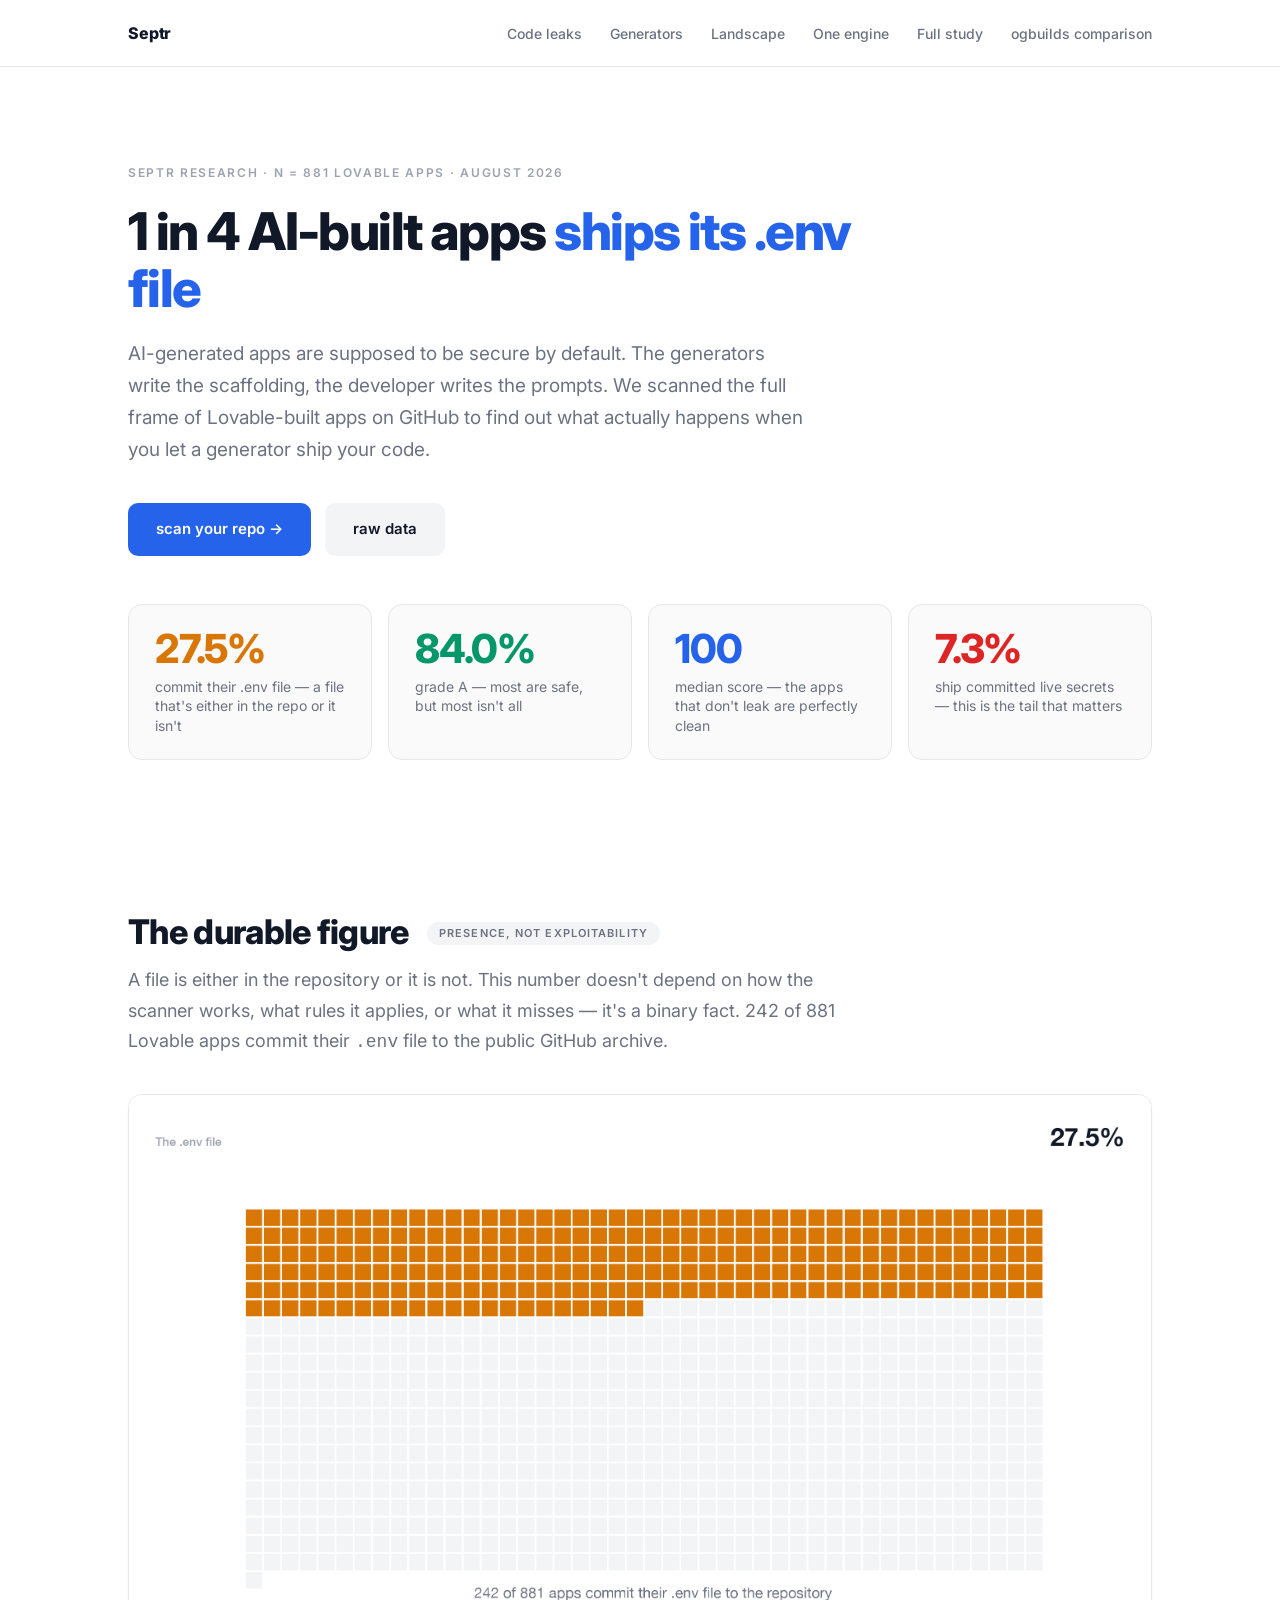
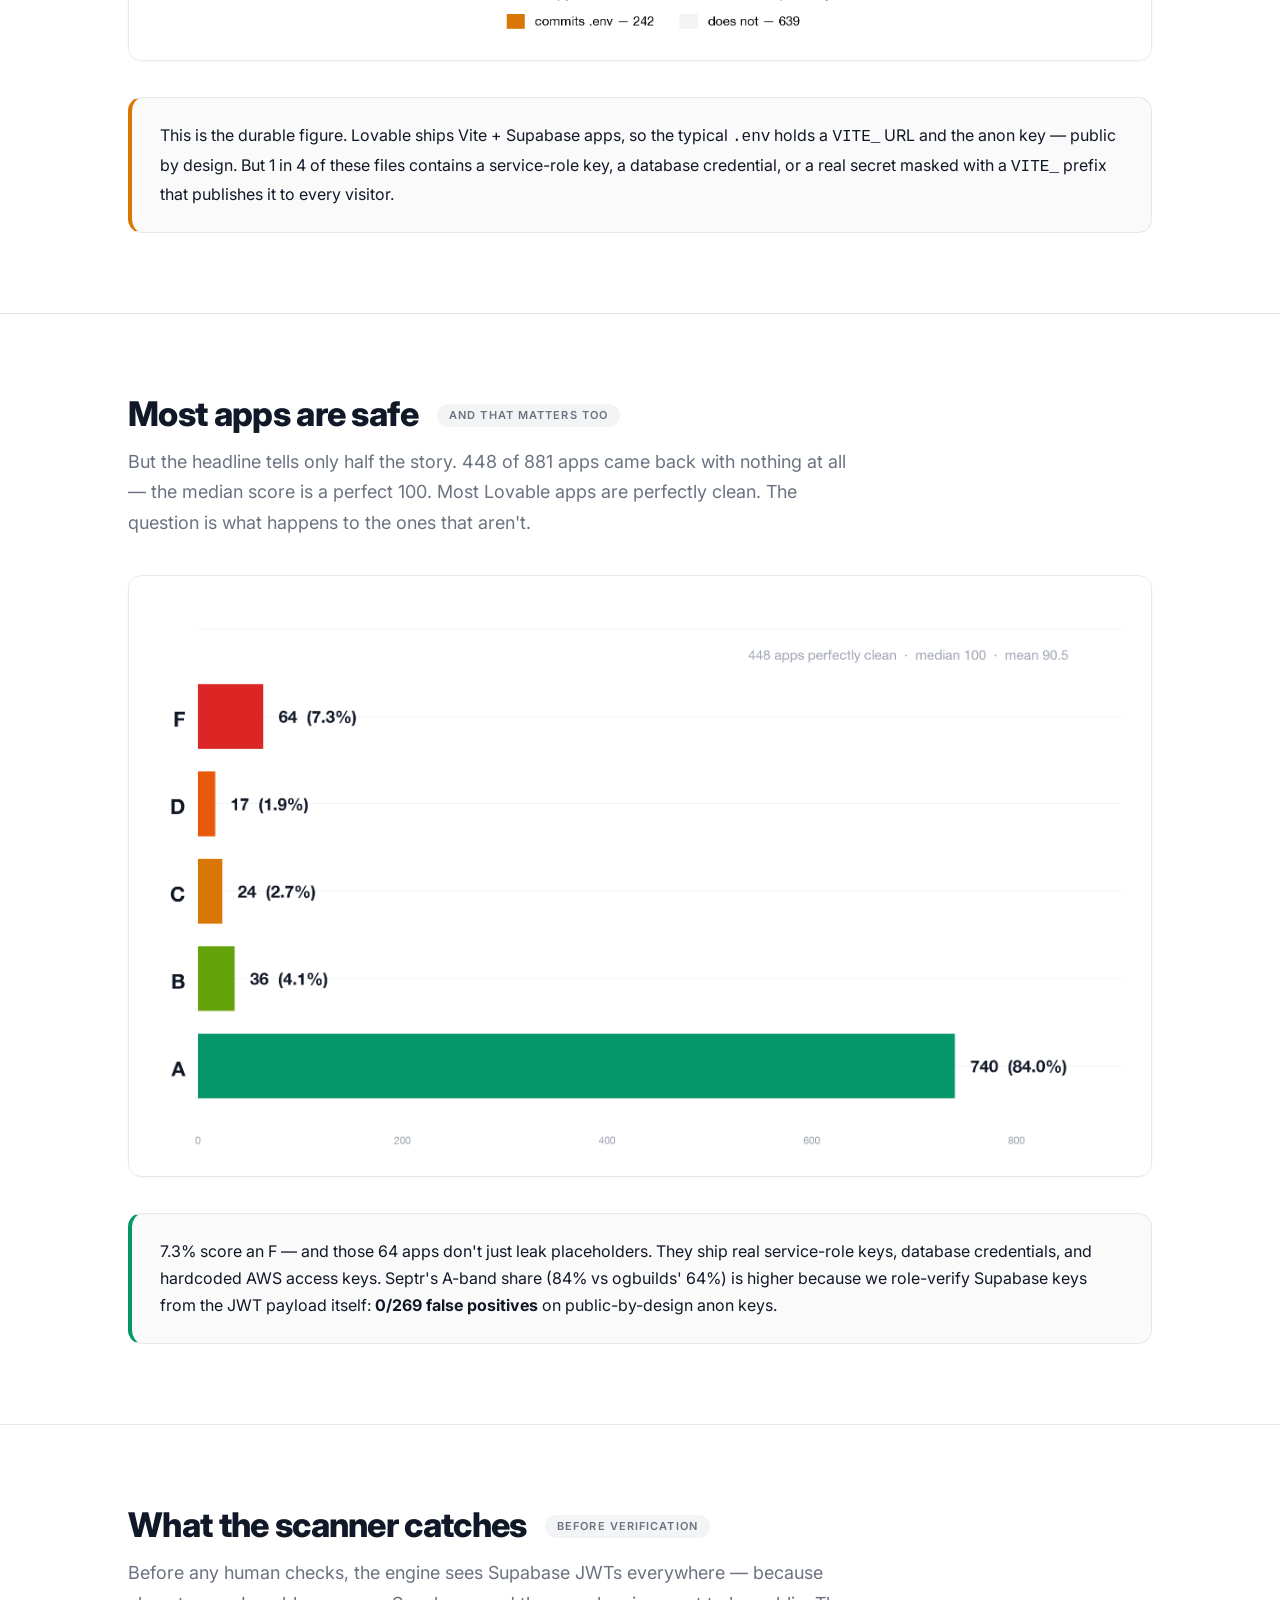
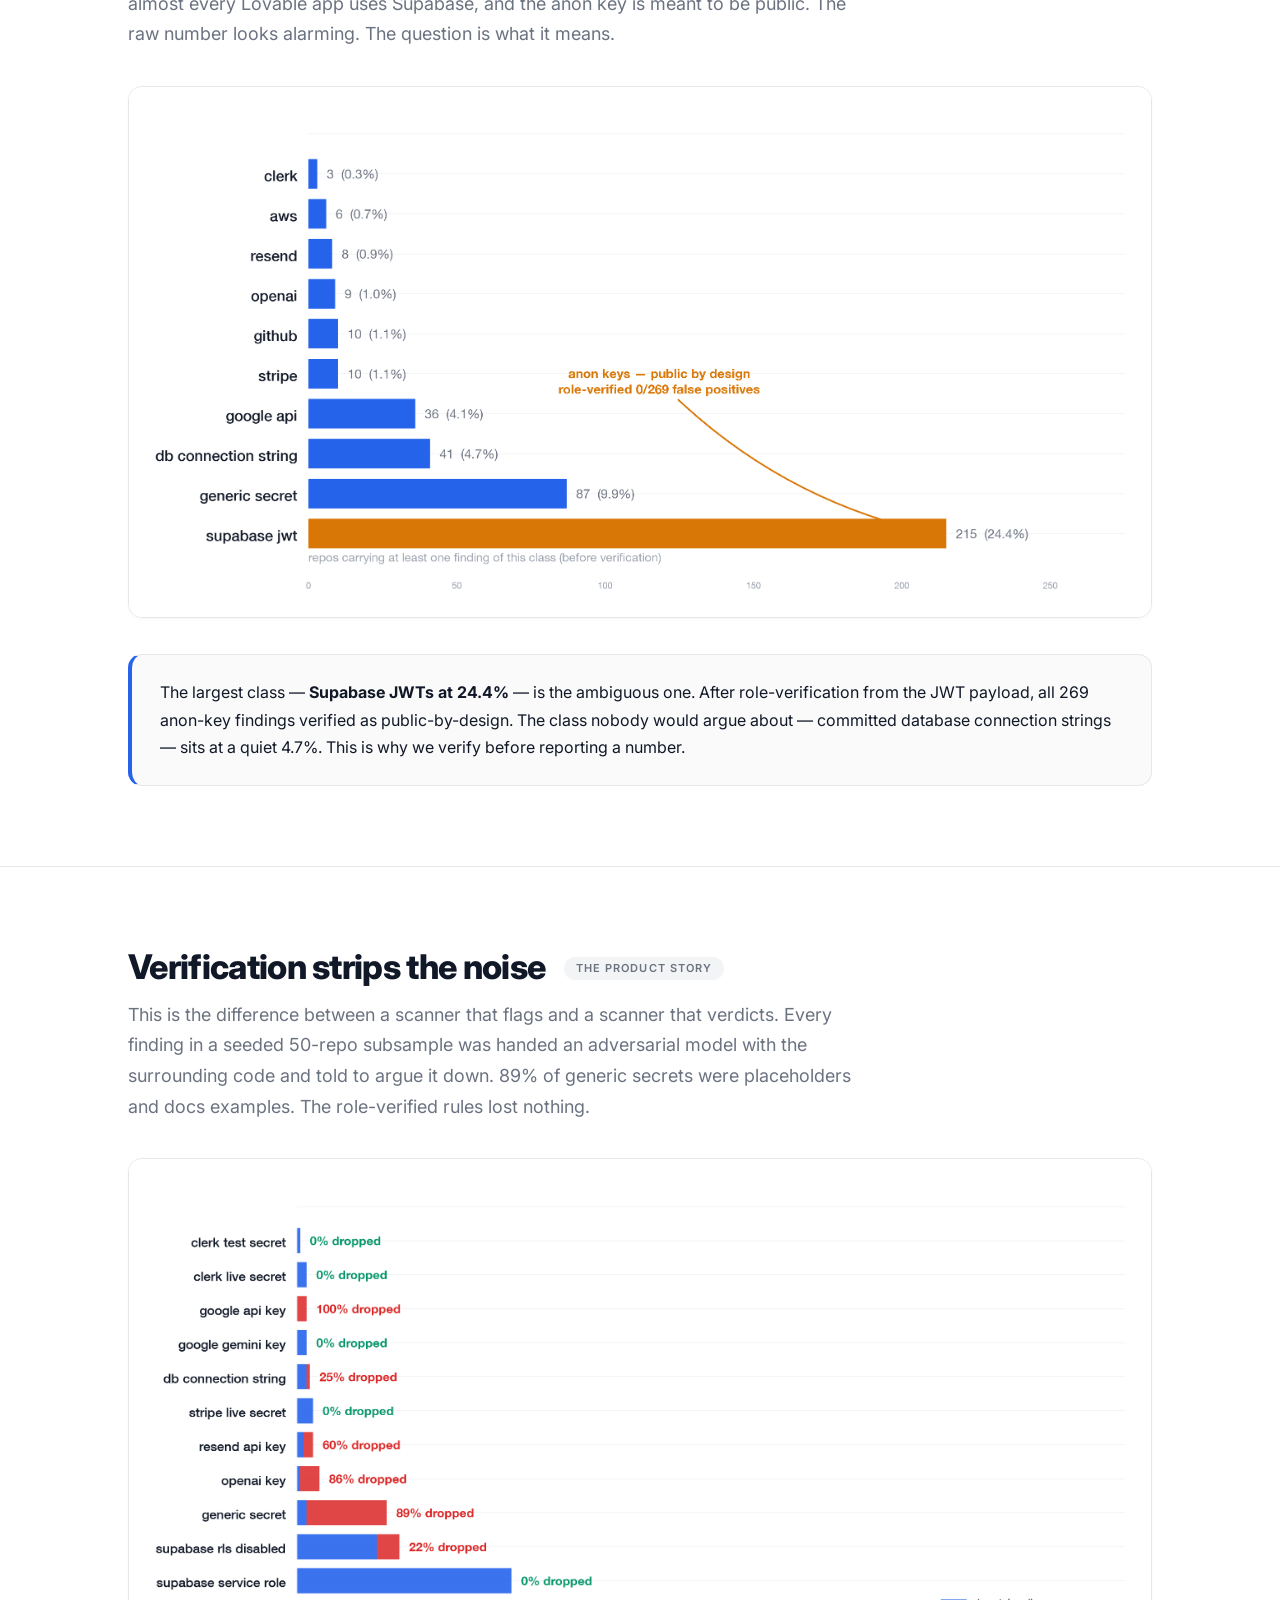
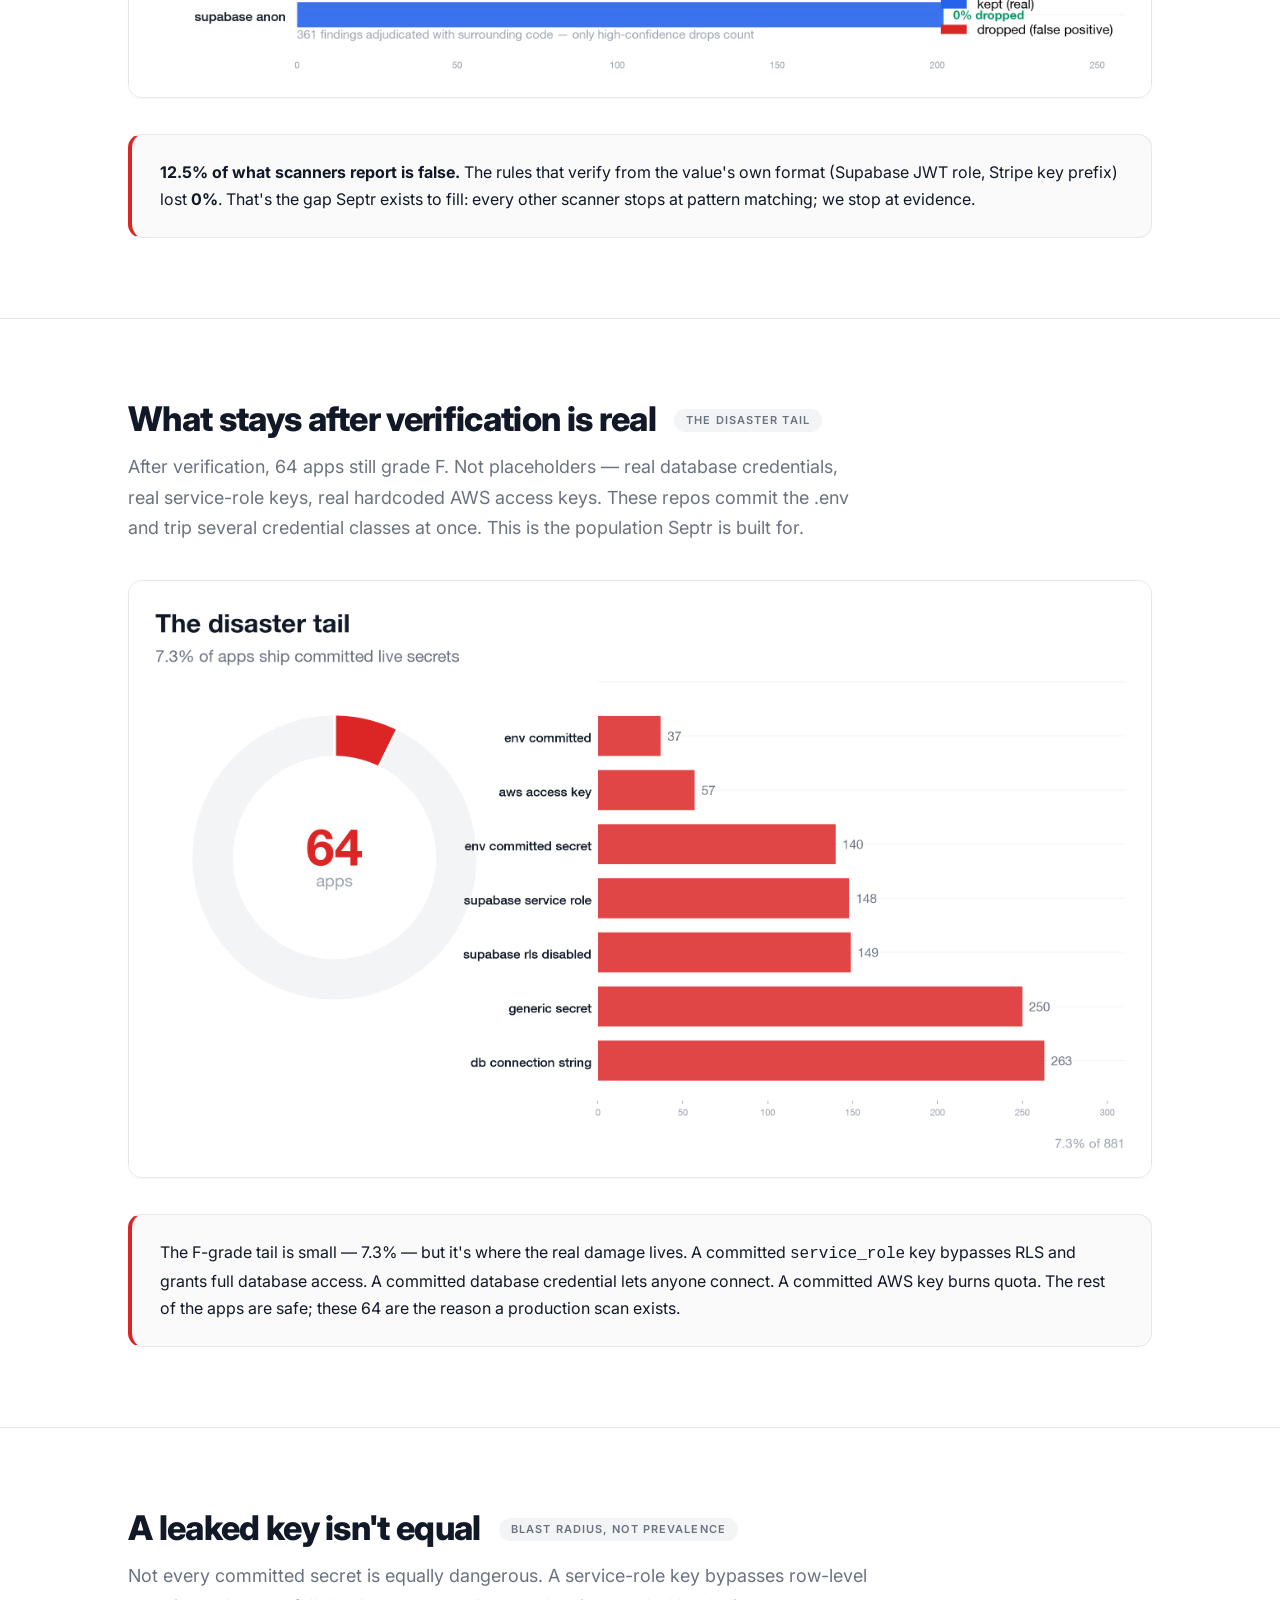
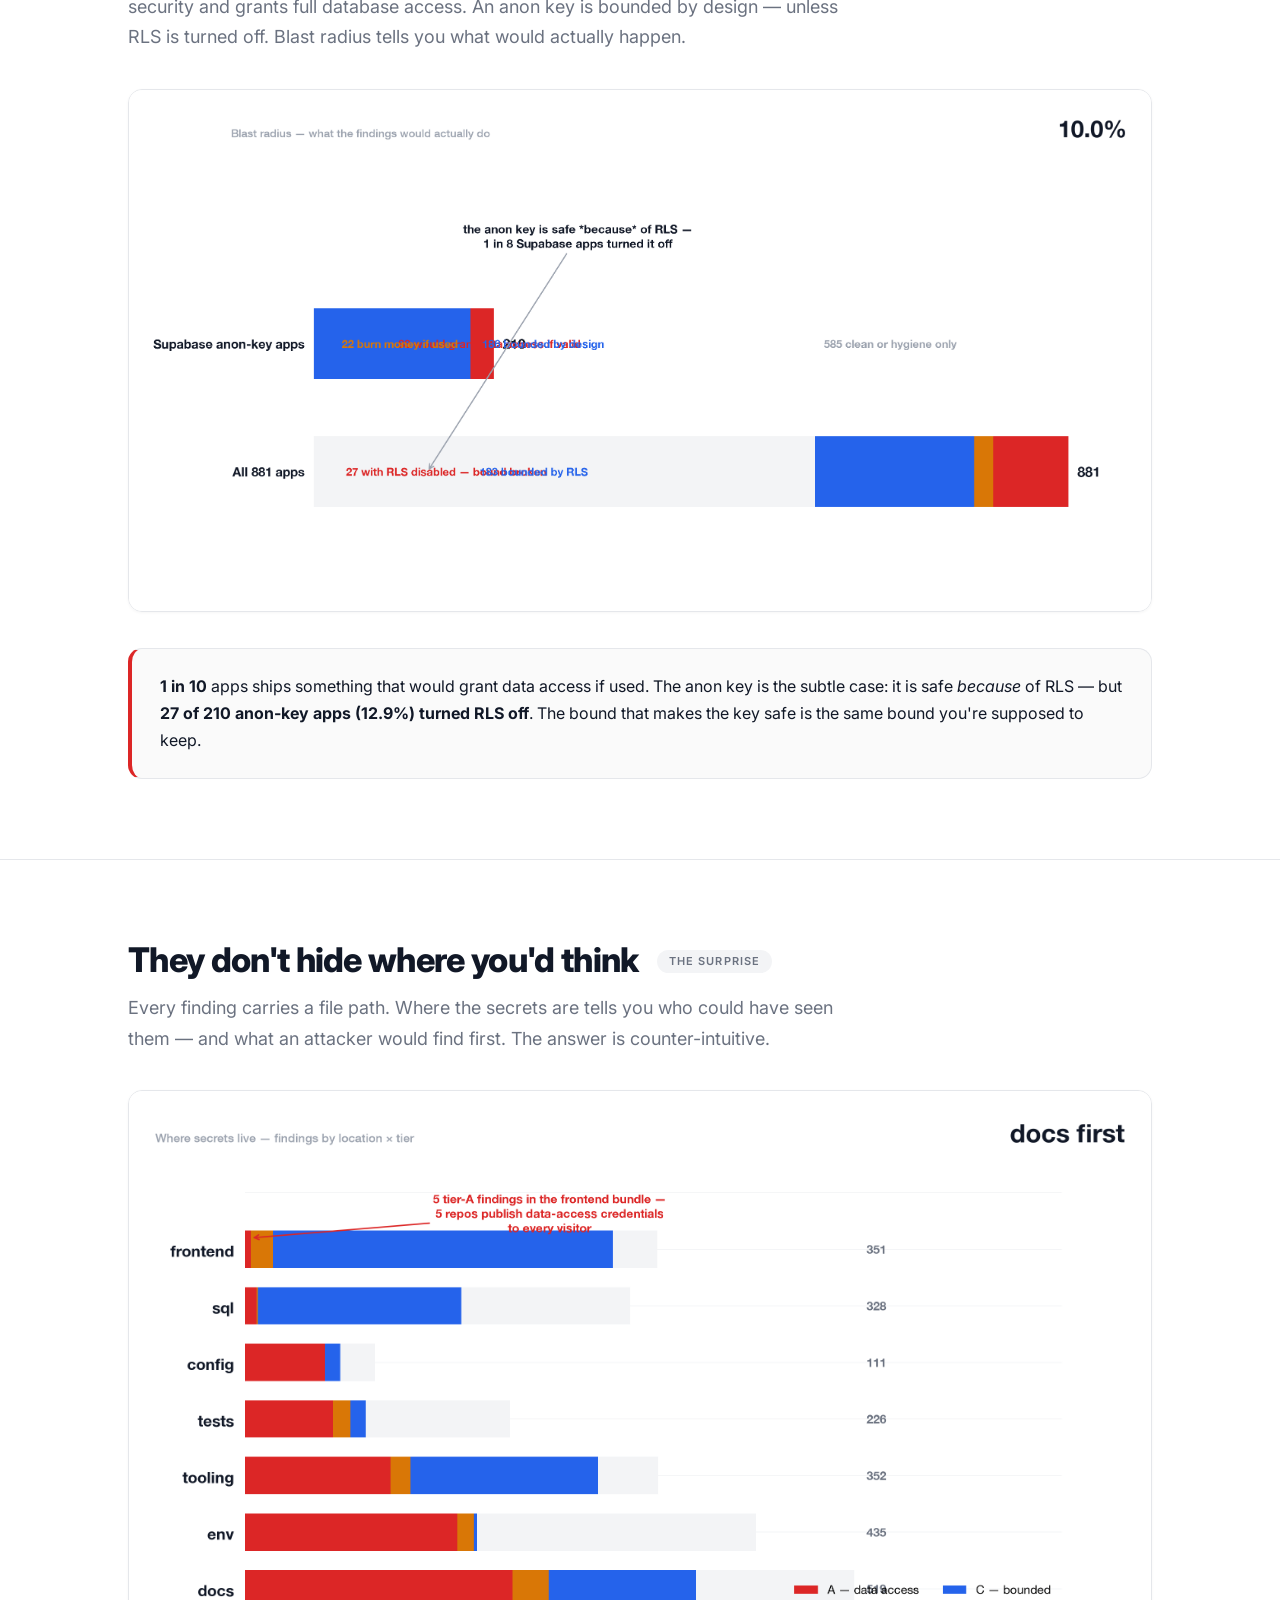
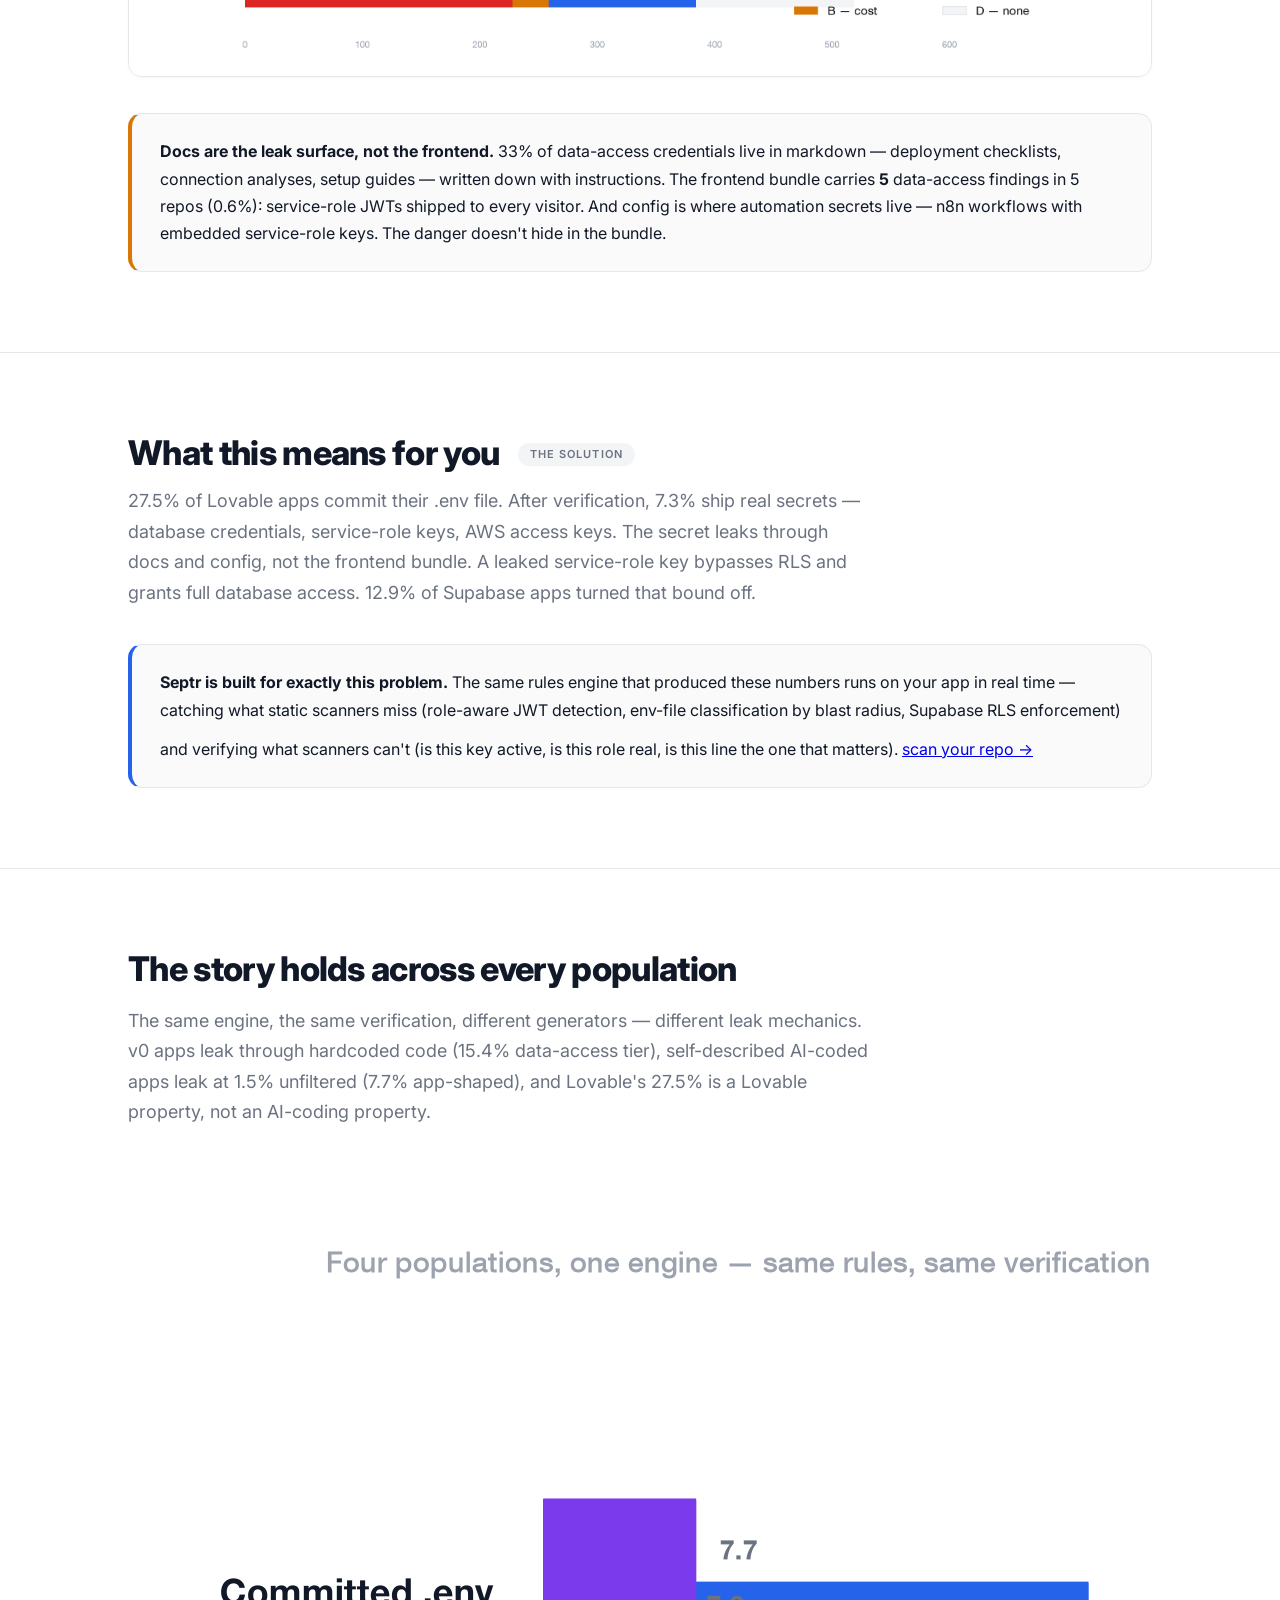
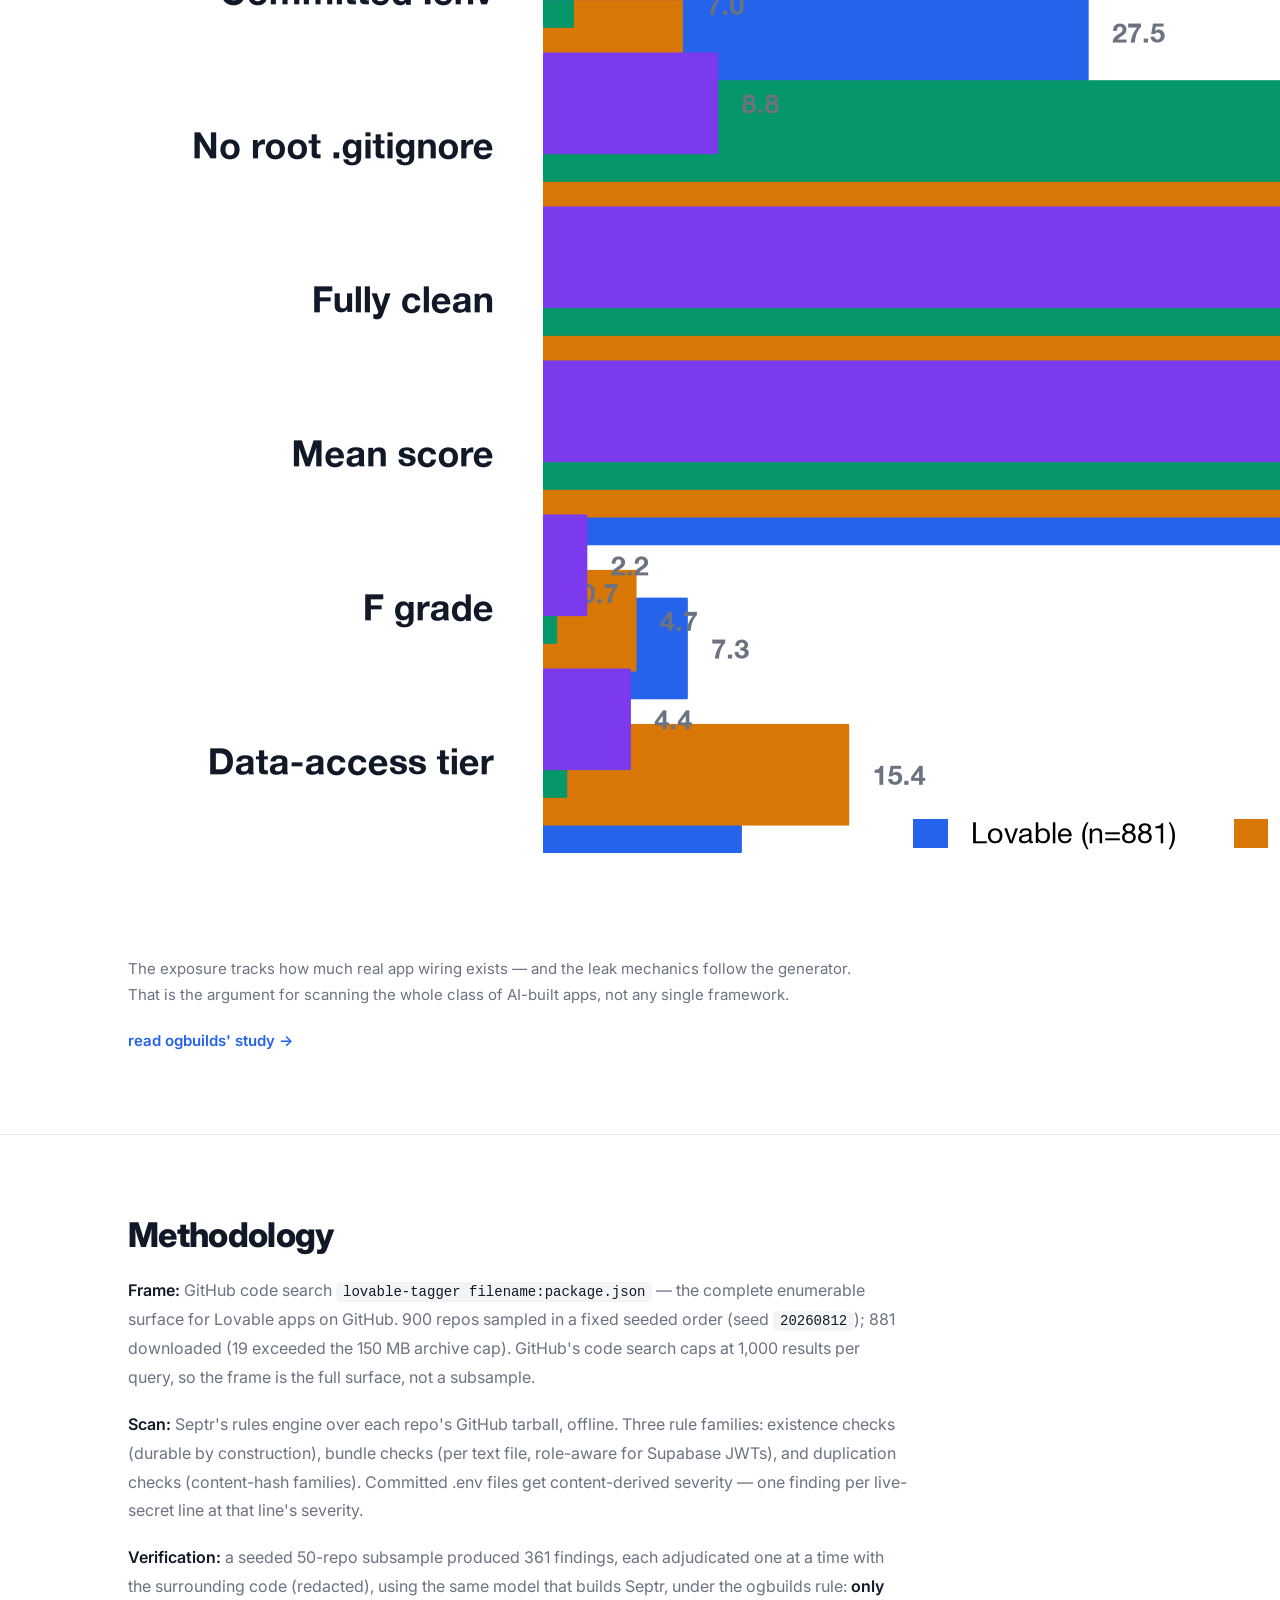
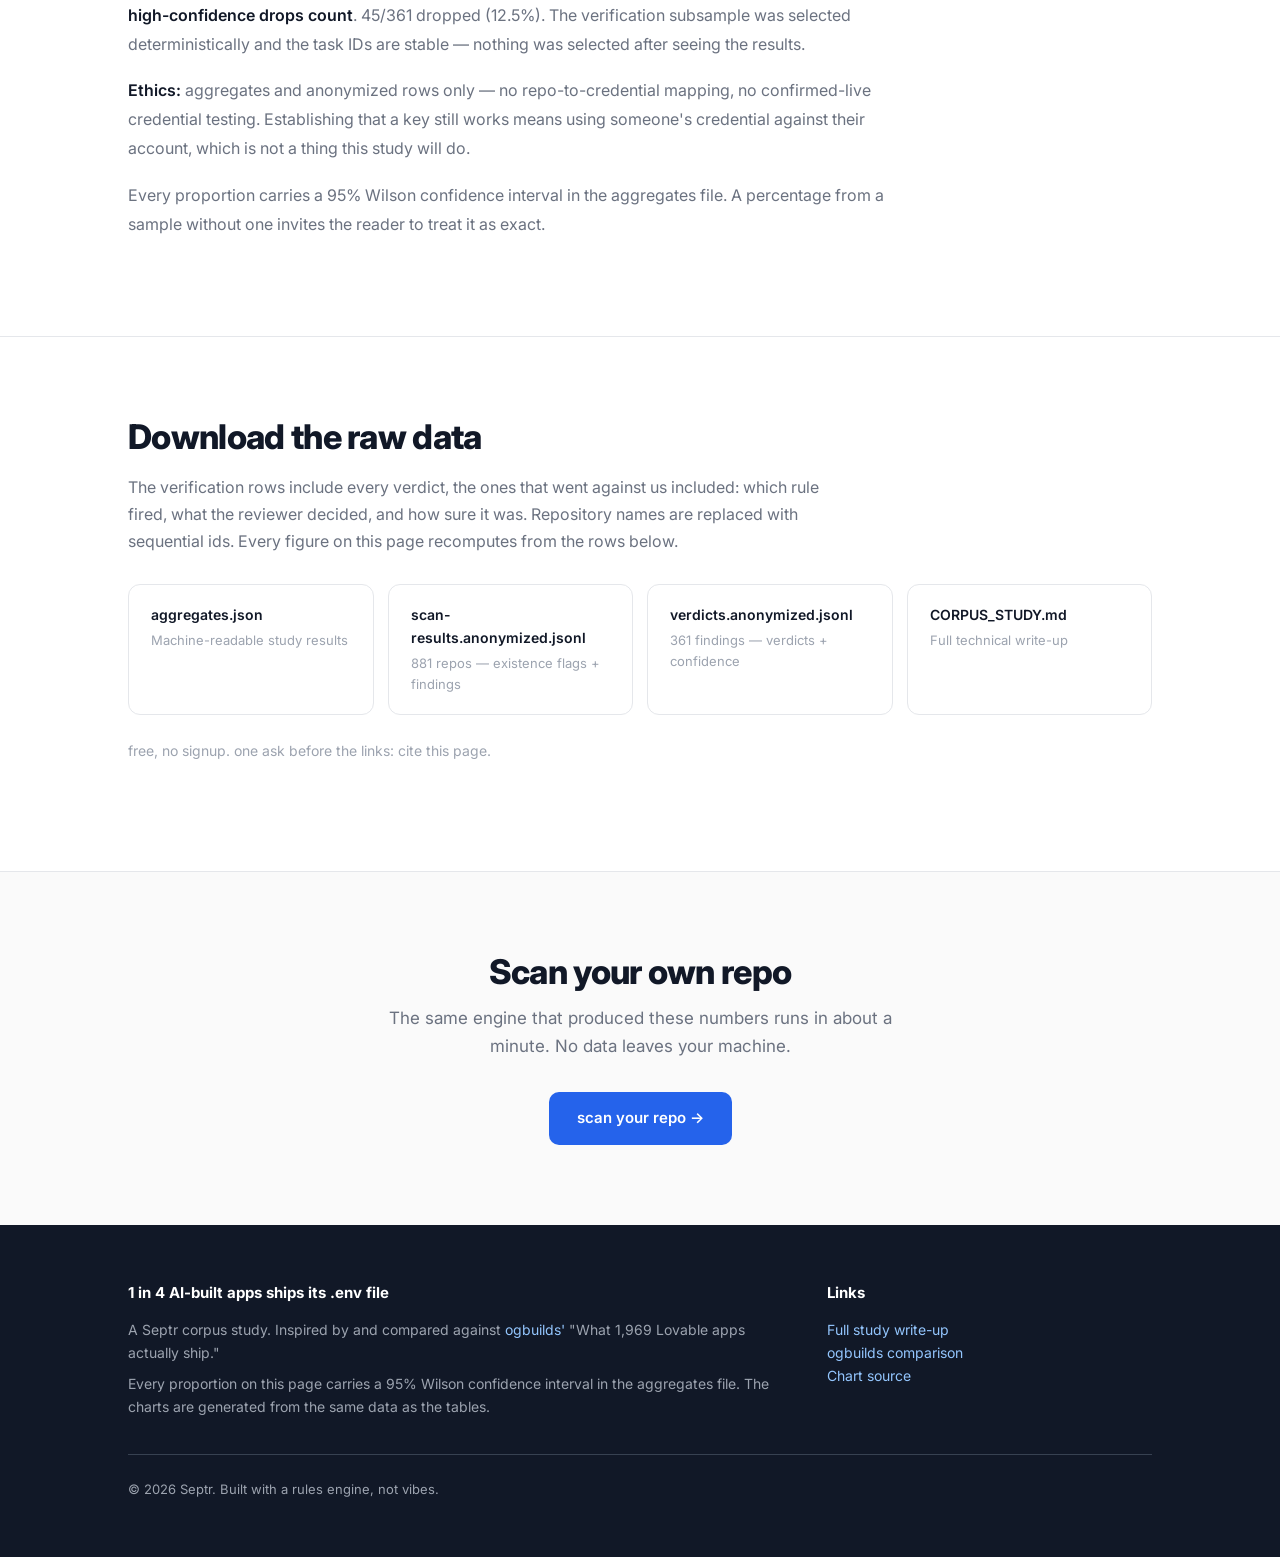
==== report/index.html @ 5b205c9a "Initial release: AI-coded app security research — 2,076 apps scanned, 649 hand-verified findings Cor" ====
<!DOCTYPE html>
<html lang="en">
<head>
<meta charset="utf-8">
<meta name="viewport" content="width=device-width, initial-scale=1">
<title>1 in 4 AI-built apps ships its .env file — Septr corpus study</title>
<link rel="preconnect" href="https://fonts.googleapis.com">
<link rel="preconnect" href="https://fonts.gstatic.com" crossorigin>
<link href="https://fonts.googleapis.com/css2?family=Inter:wght@400;500;600;700;800&display=swap" rel="stylesheet">
<style>
  :root {
    --blue: #2563eb; --amber: #d97706; --green: #059669;
    --red: #dc2626; --gray-50: #fafafa; --gray-100: #f3f4f6;
    --gray-200: #e5e7eb; --gray-400: #9ca3af;
    --gray-500: #6b7280; --gray-900: #111827;
  }
  *, *::before, *::after { box-sizing: border-box; margin: 0; padding: 0; }
  body {
    font-family: 'Inter', -apple-system, BlinkMacSystemFont, "Segoe UI",
                 Helvetica, Arial, sans-serif;
    color: var(--gray-900); background: #fff; line-height: 1.65;
    -webkit-font-smoothing: antialiased; -moz-osx-font-smoothing: grayscale;
  }
  .wrap { max-width: 1080px; margin: 0 auto; padding: 0 28px; }

  /* ── nav ── */
  nav.top { padding: 20px 0; border-bottom: 1px solid var(--gray-200); }
  nav.top .inner {
    display: flex; align-items: center; justify-content: space-between;
  }
  nav.top .brand { font-weight: 800; font-size: 16px; color: var(--gray-900);
                    text-decoration: none; letter-spacing: -.01em; }
  nav.top .links { display: flex; gap: 28px; }
  nav.top .links a {
    font-size: 14px; font-weight: 500; color: var(--gray-500);
    text-decoration: none; transition: color .15s;
  }
  nav.top .links a:hover { color: var(--gray-900); }

  /* ── hero ── */
  header.hero { padding: 96px 0 72px; }
  .kicker {
    text-transform: uppercase; letter-spacing: .14em; font-size: 12px;
    font-weight: 600; color: var(--gray-400); margin-bottom: 20px;
  }
  h1 {
    font-size: 52px; line-height: 1.1; letter-spacing: -.03em;
    font-weight: 800; max-width: 800px;
  }
  h1 .accent { color: var(--blue); }
  .sub {
    font-size: 19px; color: var(--gray-500); margin-top: 20px;
    max-width: 680px; line-height: 1.7;
  }
  .cta-row { display: flex; gap: 14px; margin-top: 36px; align-items: center; }
  .cta {
    display: inline-flex; align-items: center; gap: 8px;
    background: var(--blue); color: #fff; padding: 14px 28px;
    border-radius: 10px; font-size: 15px; font-weight: 600;
    text-decoration: none; transition: background .15s, box-shadow .15s;
  }
  .cta:hover { background: #1d4ed8; box-shadow: 0 4px 12px rgba(37,99,235,.3); }
  .cta.secondary {
    background: var(--gray-100); color: var(--gray-900);
  }
  .cta.secondary:hover { background: var(--gray-200); box-shadow: none; }

  .stats {
    display: grid; grid-template-columns: repeat(auto-fit, minmax(200px, 1fr));
    gap: 16px; margin-top: 48px;
  }
  .stat {
    background: var(--gray-50); border: 1px solid var(--gray-200);
    border-radius: 14px; padding: 24px 26px;
  }
  .stat .num { font-size: 40px; font-weight: 800; letter-spacing: -.03em; line-height: 1; }
  .stat .lbl { font-size: 14px; color: var(--gray-500); margin-top: 8px; line-height: 1.4; }
  .stat.amber .num { color: var(--amber); }
  .stat.green .num { color: var(--green); }
  .stat.red .num { color: var(--red); }
  .stat.blue .num { color: var(--blue); }

  /* ── narrative sections ── */
  section.story { padding: 80px 0; border-top: 1px solid var(--gray-200); }
  section.story:first-of-type { border-top: none; }
  h2 {
    font-size: 34px; letter-spacing: -.02em; font-weight: 800;
    margin-bottom: 12px; line-height: 1.2;
  }
  .badge {
    display: inline-block;
    font-size: 11px; font-weight: 600; text-transform: uppercase;
    letter-spacing: .1em; background: var(--gray-100); color: var(--gray-500);
    border-radius: 999px; padding: 5px 12px; margin-left: 12px;
    vertical-align: middle; position: relative; top: -2px;
  }
  .lead {
    font-size: 18px; color: var(--gray-500); max-width: 740px;
    margin-bottom: 36px; line-height: 1.7;
  }
  .story img.chart {
    width: 100%; height: auto; border-radius: 14px;
    border: 1px solid var(--gray-200); display: block;
    box-shadow: 0 1px 3px rgba(0,0,0,.04);
  }
  .callout {
    margin-top: 36px; background: var(--gray-50); border: 1px solid var(--gray-200);
    border-radius: 14px; padding: 24px 28px; font-size: 16px;
    border-left: 4px solid var(--blue); line-height: 1.7;
  }
  .callout.amber { border-left-color: var(--amber); }
  .callout.red { border-left-color: var(--red); }
  .callout.green { border-left-color: var(--green); }
  .callout strong { font-weight: 700; }

  /* ── methodology section ── */
  section.method { padding: 80px 0; border-top: 1px solid var(--gray-200); }
  section.method h2 { margin-bottom: 20px; }
  section.method p {
    font-size: 16px; color: var(--gray-500); max-width: 780px;
    margin-bottom: 18px; line-height: 1.8;
  }
  section.method p strong { color: var(--gray-900); font-weight: 600; }
  section.method code {
    font-family: 'SF Mono', 'Fira Code', 'Cascadia Code', monospace;
    font-size: 14px; background: var(--gray-100); padding: 2px 7px;
    border-radius: 5px; color: var(--gray-900);
  }

  /* ── download section ── */
  section.download { padding: 80px 0; border-top: 1px solid var(--gray-200); }
  section.download h2 { margin-bottom: 16px; }
  section.download p {
    font-size: 16px; color: var(--gray-500); max-width: 700px;
    margin-bottom: 28px; line-height: 1.7;
  }
  .dl-grid {
    display: grid; grid-template-columns: repeat(auto-fit, minmax(220px, 1fr));
    gap: 14px;
  }
  .dl-card {
    display: block; padding: 18px 22px; border-radius: 12px;
    border: 1px solid var(--gray-200); text-decoration: none;
    transition: border-color .15s, box-shadow .15s;
  }
  .dl-card:hover { border-color: var(--blue); box-shadow: 0 2px 8px rgba(37,99,235,.1); }
  .dl-card .name { font-size: 14px; font-weight: 600; color: var(--gray-900); }
  .dl-card .desc { font-size: 13px; color: var(--gray-400); margin-top: 4px; }

  /* ── comparison section ── */
  section.compare { padding: 80px 0; border-top: 1px solid var(--gray-200); }
  section.compare h2 { margin-bottom: 16px; }
  section.compare p {
    font-size: 18px; color: var(--gray-500); max-width: 740px;
    margin-bottom: 20px; line-height: 1.7;
  }
  section.compare .link {
    display: inline-flex; align-items: center; gap: 6px;
    font-size: 15px; font-weight: 600; color: var(--blue); text-decoration: none;
  }
  section.compare .link:hover { text-decoration: underline; }

  /* ── bottom CTA ── */
  section.cta-section {
    padding: 80px 0; text-align: center;
    background: var(--gray-50); border-top: 1px solid var(--gray-200);
  }
  section.cta-section h2 { margin-bottom: 12px; }
  section.cta-section p {
    font-size: 17px; color: var(--gray-500); margin-bottom: 32px;
    max-width: 560px; margin-left: auto; margin-right: auto;
  }

  /* ── footer ── */
  footer {
    background: var(--gray-900); color: var(--gray-400);
    padding: 56px 0 64px; font-size: 14px;
  }
  footer h3 { color: #fff; font-size: 15px; font-weight: 700; margin-bottom: 12px; }
  footer a { color: #93c5fd; text-decoration: none; }
  footer a:hover { text-decoration: underline; }
  footer .cols { display: grid; grid-template-columns: 2fr 1fr; gap: 48px; }
  footer .copy { margin-top: 36px; padding-top: 24px; border-top: 1px solid #374151;
                 font-size: 13px; }

  @media (max-width: 720px) {
    h1 { font-size: 34px; }
    h2 { font-size: 26px; }
    header.hero { padding: 64px 0 48px; }
    section.story, section.method, section.download, section.compare,
    section.cta-section { padding: 56px 0; }
    .stats { grid-template-columns: 1fr 1fr; }
    footer .cols { grid-template-columns: 1fr; gap: 32px; }
  }
</style>
</head>
<body>

<nav class="top">
  <div class="wrap inner">
    <a class="brand" href="/">Septr</a>
    <div class="links">
      <a href="v0/index.html">Code leaks</a>
      <a href="aicoded/index.html">Generators</a>
      <a href="landscape/index.html">Landscape</a>
      <a href="comparison/index.html">One engine</a>
      <a href="../studies/CORPUS_STUDY.md">Full study</a>
      <a href="https://ogbuilds.ai/studies/lovable-app-security">ogbuilds comparison</a>
    </div>
  </div>
</nav>

<header class="hero">
  <div class="wrap">
    <div class="kicker">Septr research · N = 881 Lovable apps · August 2026</div>
    <h1>1 in 4 AI-built apps <span class="accent">ships its .env file</span></h1>
    <p class="sub">
      AI-generated apps are supposed to be secure by default. The
      generators write the scaffolding, the developer writes the prompts.
      We scanned the full frame of Lovable-built apps on GitHub to find
      out what actually happens when you let a generator ship your code.
    </p>
    <div class="cta-row">
      <a class="cta" href="#">scan your repo →</a>
      <a class="cta secondary" href="#download">raw data</a>
    </div>
    <div class="stats">
      <div class="stat amber">
        <div class="num">27.5%</div>
        <div class="lbl">commit their .env file — a file that's either in the repo or it isn't</div>
      </div>
      <div class="stat green">
        <div class="num">84.0%</div>
        <div class="lbl">grade A — most are safe, but most isn't all</div>
      </div>
      <div class="stat blue">
        <div class="num">100</div>
        <div class="lbl">median score — the apps that don't leak are perfectly clean</div>
      </div>
      <div class="stat red">
        <div class="num">7.3%</div>
        <div class="lbl">ship committed live secrets — this is the tail that matters</div>
      </div>
    </div>
  </div>
</header>

<section class="story">
  <div class="wrap">
    <h2>The durable figure <span class="badge">presence, not exploitability</span></h2>
    <p class="lead">
      A file is either in the repository or it is not. This number
      doesn't depend on how the scanner works, what rules it applies, or
      what it misses — it's a binary fact. 242 of 881 Lovable apps
      commit their <code>.env</code> file to the public GitHub archive.
    </p>
    <img class="chart" src="charts/01-waffle.png"
         alt="Waffle chart: 242 of 881 repos commit a .env file (27.5%)">
    <div class="callout amber">
      This is the durable figure. Lovable ships Vite + Supabase apps, so
      the typical <code>.env</code> holds a <code>VITE_</code> URL and
      the anon key — public by design. But 1 in 4 of these files contains
      a service-role key, a database credential, or a real secret masked
      with a <code>VITE_</code> prefix that publishes it to every visitor.
    </div>
  </div>
</section>

<section class="story">
  <div class="wrap">
    <h2>Most apps are safe <span class="badge">and that matters too</span></h2>
    <p class="lead">
      But the headline tells only half the story. 448 of 881 apps came
      back with nothing at all — the median score is a perfect 100. Most
      Lovable apps are perfectly clean. The question is what happens to the
      ones that aren't.
    </p>
    <img class="chart" src="charts/02-grades.png"
         alt="Security grade distribution: A 740 (84%), B 36, C 24, D 17, F 64 (7.3%)">
    <div class="callout green">
      7.3% score an F — and those 64 apps don't just leak placeholders.
      They ship real service-role keys, database credentials, and hardcoded
      AWS access keys. Septr's A-band share (84% vs ogbuilds' 64%) is
      higher because we role-verify Supabase keys from the JWT payload
      itself: <strong>0/269 false positives</strong> on public-by-design
      anon keys.
    </div>
  </div>
</section>

<section class="story">
  <div class="wrap">
    <h2>What the scanner catches <span class="badge">before verification</span></h2>
    <p class="lead">
      Before any human checks, the engine sees Supabase JWTs
      everywhere — because almost every Lovable app uses Supabase, and the
      anon key is meant to be public. The raw number looks alarming. The
      question is what it means.
    </p>
    <img class="chart" src="charts/03-credentials.png"
         alt="Credential classes by repo: Supabase JWT 215, generic secret 87, DB connection string 41, Google API key 36">
    <div class="callout">
      The largest class — <strong>Supabase JWTs at 24.4%</strong> — is the
      ambiguous one. After role-verification from the JWT payload, all
      269 anon-key findings verified as public-by-design. The class
      nobody would argue about — committed database connection strings —
      sits at a quiet 4.7%. This is why we verify before reporting a number.
    </div>
  </div>
</section>

<section class="story">
  <div class="wrap">
    <h2>Verification strips the noise <span class="badge">the product story</span></h2>
    <p class="lead">
      This is the difference between a scanner that flags and a scanner
      that verdicts. Every finding in a seeded 50-repo subsample was
      handed an adversarial model with the surrounding code and told to
      argue it down. 89% of generic secrets were placeholders and docs
      examples. The role-verified rules lost nothing.
    </p>
    <img class="chart" src="charts/04-verification.png"
         alt="Verification overturn by rule: generic secret 89% dropped, role-verified JWTs 0% dropped">
    <div class="callout red">
      <strong>12.5% of what scanners report is false.</strong> The rules that
      verify from the value's own format (Supabase JWT role, Stripe key
      prefix) lost <strong>0%</strong>. That's the gap Septr exists to fill:
      every other scanner stops at pattern matching; we stop at evidence.
    </div>
  </div>
</section>

<section class="story">
  <div class="wrap">
    <h2>What stays after verification is real <span class="badge">the disaster tail</span></h2>
    <p class="lead">
      After verification, 64 apps still grade F. Not placeholders — real
      database credentials, real service-role keys, real hardcoded AWS
      access keys. These repos commit the .env and trip several credential
      classes at once. This is the population Septr is built for.
    </p>
    <img class="chart" src="charts/05-disaster.png"
         alt="Donut chart: 64 of 881 apps grade F; bar chart of findings inside F-grade repos: DB connection strings, generic secrets, service role, AWS keys">
    <div class="callout red">
      The F-grade tail is small — 7.3% — but it's where the real damage
      lives. A committed <code>service_role</code> key bypasses RLS and
      grants full database access. A committed database credential lets
      anyone connect. A committed AWS key burns quota. The rest of the
      apps are safe; these 64 are the reason a production scan exists.
    </div>
  </div>
</section>

<section class="story">
  <div class="wrap">
    <h2>A leaked key isn't equal <span class="badge">blast radius, not prevalence</span></h2>
    <p class="lead">
      Not every committed secret is equally dangerous. A service-role key
      bypasses row-level security and grants full database access. An anon
      key is bounded by design — unless RLS is turned off. Blast radius
      tells you what would actually happen.
    </p>
    <img class="chart" src="charts/07-blast.png"
         alt="Blast radius: 88 of 881 apps would grant data access if valid; 27 of 210 anon-key apps have RLS disabled">
    <div class="callout red">
      <strong>1 in 10</strong> apps ships something that would grant data
      access if used. The anon key is the subtle case: it is safe
      <em>because</em> of RLS — but <strong>27 of 210 anon-key apps
      (12.9%) turned RLS off</strong>. The bound that makes the key safe
      is the same bound you're supposed to keep.
    </div>
  </div>
</section>

<section class="story">
  <div class="wrap">
    <h2>They don't hide where you'd think <span class="badge">the surprise</span></h2>
    <p class="lead">
      Every finding carries a file path. Where the secrets are tells you
      who could have seen them — and what an attacker would find first.
      The answer is counter-intuitive.
    </p>
    <img class="chart" src="charts/08-locations.png"
         alt="Findings by location and tier: docs 228 tier-A, committed .env 181, tooling 124, frontend 5">
    <div class="callout amber">
      <strong>Docs are the leak surface, not the frontend.</strong> 33% of
      data-access credentials live in markdown — deployment checklists,
      connection analyses, setup guides — written down with instructions.
      The frontend bundle carries <strong>5</strong> data-access findings
      in 5 repos (0.6%): service-role JWTs shipped to every visitor. And
      config is where automation secrets live — n8n workflows with
      embedded service-role keys. The danger doesn't hide in the bundle.
    </div>
  </div>
</section>

<section class="story">
  <div class="wrap">
    <h2>What this means for you <span class="badge">the solution</span></h2>
    <p class="lead">
      27.5% of Lovable apps commit their .env file. After verification,
      7.3% ship real secrets — database credentials, service-role keys,
      AWS access keys. The secret leaks through docs and config, not the
      frontend bundle. A leaked service-role key bypasses RLS and grants
      full database access. 12.9% of Supabase apps turned that bound off.
    </p>
    <div class="callout" style="border-left-color: var(--blue);">
      <strong>Septr is built for exactly this problem.</strong> The
      same rules engine that produced these numbers runs on your app in
      real time — catching what static scanners miss (role-aware JWT
      detection, env-file classification by blast radius, Supabase RLS
      enforcement) and verifying what scanners can't (is this key
      active, is this role real, is this line the one that matters).
      <a class="link" href="#" style="margin-top: 12px; display: inline-flex;">scan your repo →</a>
    </div>
  </div>
</section>

<section class="compare">
  <div class="wrap">
    <h2>The story holds across every population</h2>
    <p>
      The same engine, the same verification, different generators —
      different leak mechanics. v0 apps leak through hardcoded code
      (15.4% data-access tier), self-described AI-coded apps leak at 1.5%
      unfiltered (7.7% app-shaped), and Lovable's 27.5% is a Lovable
      property, not an AI-coding property.
    </p>
    <img class="chart" src="charts/09-comparison.png"
         alt="Grouped bar chart comparing Lovable, v0, AI-coded and AI-coded app-shaped populations on six security metrics">
    <p style="margin-top: 24px; font-size: 15px; color: var(--gray-500);">
      The exposure tracks how much real app wiring exists — and the leak
      mechanics follow the generator. That is the argument for scanning
      the whole class of AI-built apps, not any single framework.
    </p>
    <a class="link" href="https://ogbuilds.ai/studies/lovable-app-security">
      read ogbuilds' study →
    </a>
  </div>
</section>

<section class="method">
  <div class="wrap">
    <h2>Methodology</h2>
    <p>
      <strong>Frame:</strong> GitHub code search
      <code>lovable-tagger filename:package.json</code> — the complete
      enumerable surface for Lovable apps on GitHub. 900 repos sampled in a
      fixed seeded order (seed <code>20260812</code>); 881 downloaded (19
      exceeded the 150&nbsp;MB archive cap). GitHub's code search caps at
      1,000 results per query, so the frame is the full surface, not a
      subsample.
    </p>
    <p>
      <strong>Scan:</strong> Septr's rules engine over each repo's GitHub
      tarball, offline. Three rule families: existence checks (durable by
      construction), bundle checks (per text file, role-aware for
      Supabase JWTs), and duplication checks (content-hash families).
      Committed .env files get content-derived severity — one finding per
      live-secret line at that line's severity.
    </p>
    <p>
      <strong>Verification:</strong> a seeded 50-repo subsample produced
      361 findings, each adjudicated one at a time with the surrounding
      code (redacted), using the same model that builds Septr, under the
      ogbuilds rule: <strong>only high-confidence drops count</strong>.
      45/361 dropped (12.5%). The verification subsample was selected
      deterministically and the task IDs are stable — nothing was selected
      after seeing the results.
    </p>
    <p>
      <strong>Ethics:</strong> aggregates and anonymized rows only — no
      repo-to-credential mapping, no confirmed-live credential testing.
      Establishing that a key still works means using someone's credential
      against their account, which is not a thing this study will do.
    </p>
    <p>
      Every proportion carries a 95% Wilson confidence interval in the
      aggregates file. A percentage from a sample without one invites the
      reader to treat it as exact.
    </p>
  </div>
</section>

<section class="download" id="download">
  <div class="wrap">
    <h2>Download the raw data</h2>
    <p>
      The verification rows include every verdict, the ones that went
      against us included: which rule fired, what the reviewer decided,
      and how sure it was. Repository names are replaced with sequential
      ids. Every figure on this page recomputes from the rows below.
    </p>
    <div class="dl-grid">
      <a class="dl-card" href="../data/corpus/aggregates.json">
        <div class="name">aggregates.json</div>
        <div class="desc">Machine-readable study results</div>
      </a>
      <a class="dl-card" href="../data/corpus/scan-results.anonymized.jsonl">
        <div class="name">scan-results.anonymized.jsonl</div>
        <div class="desc">881 repos — existence flags + findings</div>
      </a>
      <a class="dl-card" href="../data/corpus/verdicts.anonymized.jsonl">
        <div class="name">verdicts.anonymized.jsonl</div>
        <div class="desc">361 findings — verdicts + confidence</div>
      </a>
      <a class="dl-card" href="../studies/CORPUS_STUDY.md">
        <div class="name">CORPUS_STUDY.md</div>
        <div class="desc">Full technical write-up</div>
      </a>
    </div>
    <p style="margin-top: 24px; font-size: 14px; color: var(--gray-400);">
      free, no signup. one ask before the links: cite this page.
    </p>
  </div>
</section>

<section class="cta-section">
  <div class="wrap">
    <h2>Scan your own repo</h2>
    <p>
      The same engine that produced these numbers runs in about a minute.
      No data leaves your machine.
    </p>
    <a class="cta" href="#">scan your repo →</a>
  </div>
</section>

<footer>
  <div class="wrap">
    <div class="cols">
      <div>
        <h3>1 in 4 AI-built apps ships its .env file</h3>
        <p style="margin-bottom: 8px;">
          A Septr corpus study. Inspired by and compared against
          <a href="https://ogbuilds.ai/studies/lovable-app-security">ogbuilds'</a>
          "What 1,969 Lovable apps actually ship."
        </p>
        <p>
          Every proportion on this page carries a 95% Wilson confidence
          interval in the aggregates file. The charts are generated from
          the same data as the tables.
        </p>
      </div>
      <div>
        <h3>Links</h3>
        <p><a href="../studies/CORPUS_STUDY.md">Full study write-up</a></p>
        <p><a href="https://ogbuilds.ai/studies/lovable-app-security">ogbuilds comparison</a></p>
        <p><a href="../pipeline/generate_report.py">Chart source</a></p>
      </div>
    </div>
    <div class="copy">
      © 2026 Septr. Built with a rules engine, not vibes.
    </div>
  </div>
</footer>

</body>
</html>
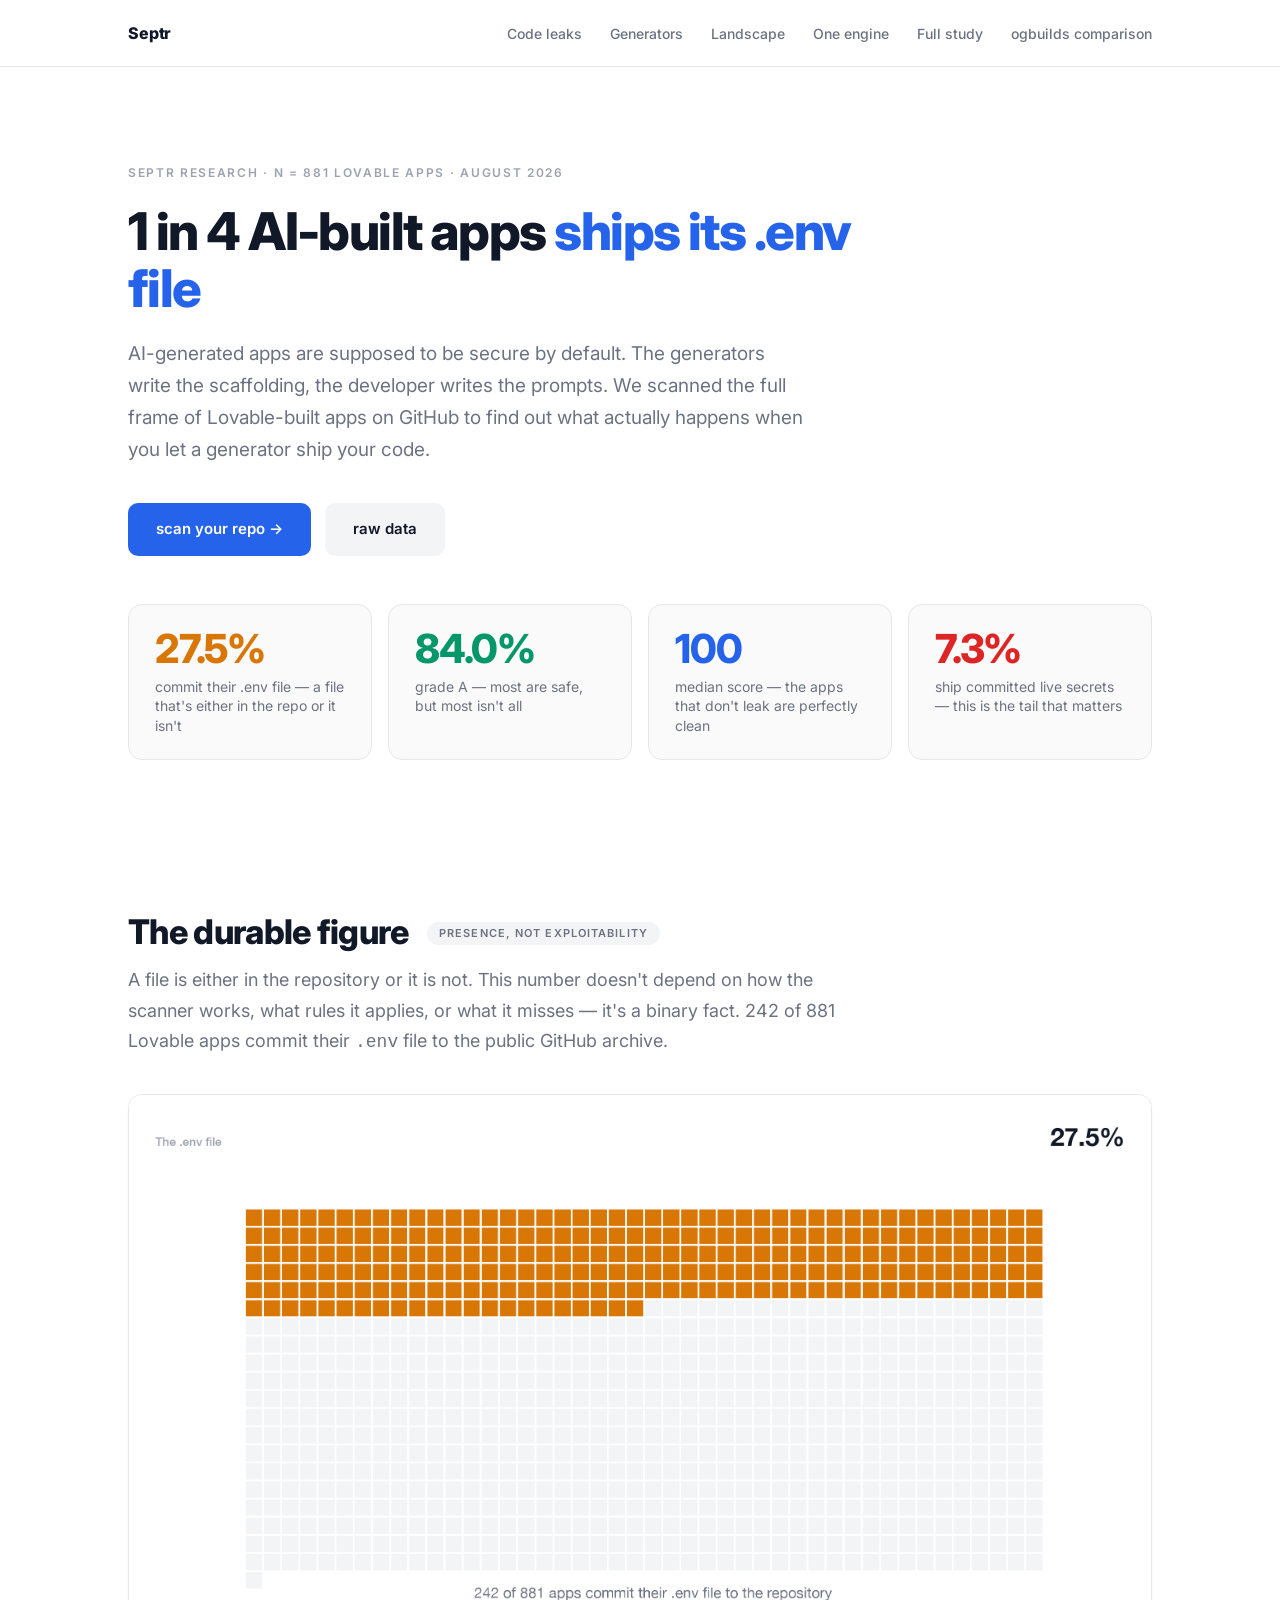
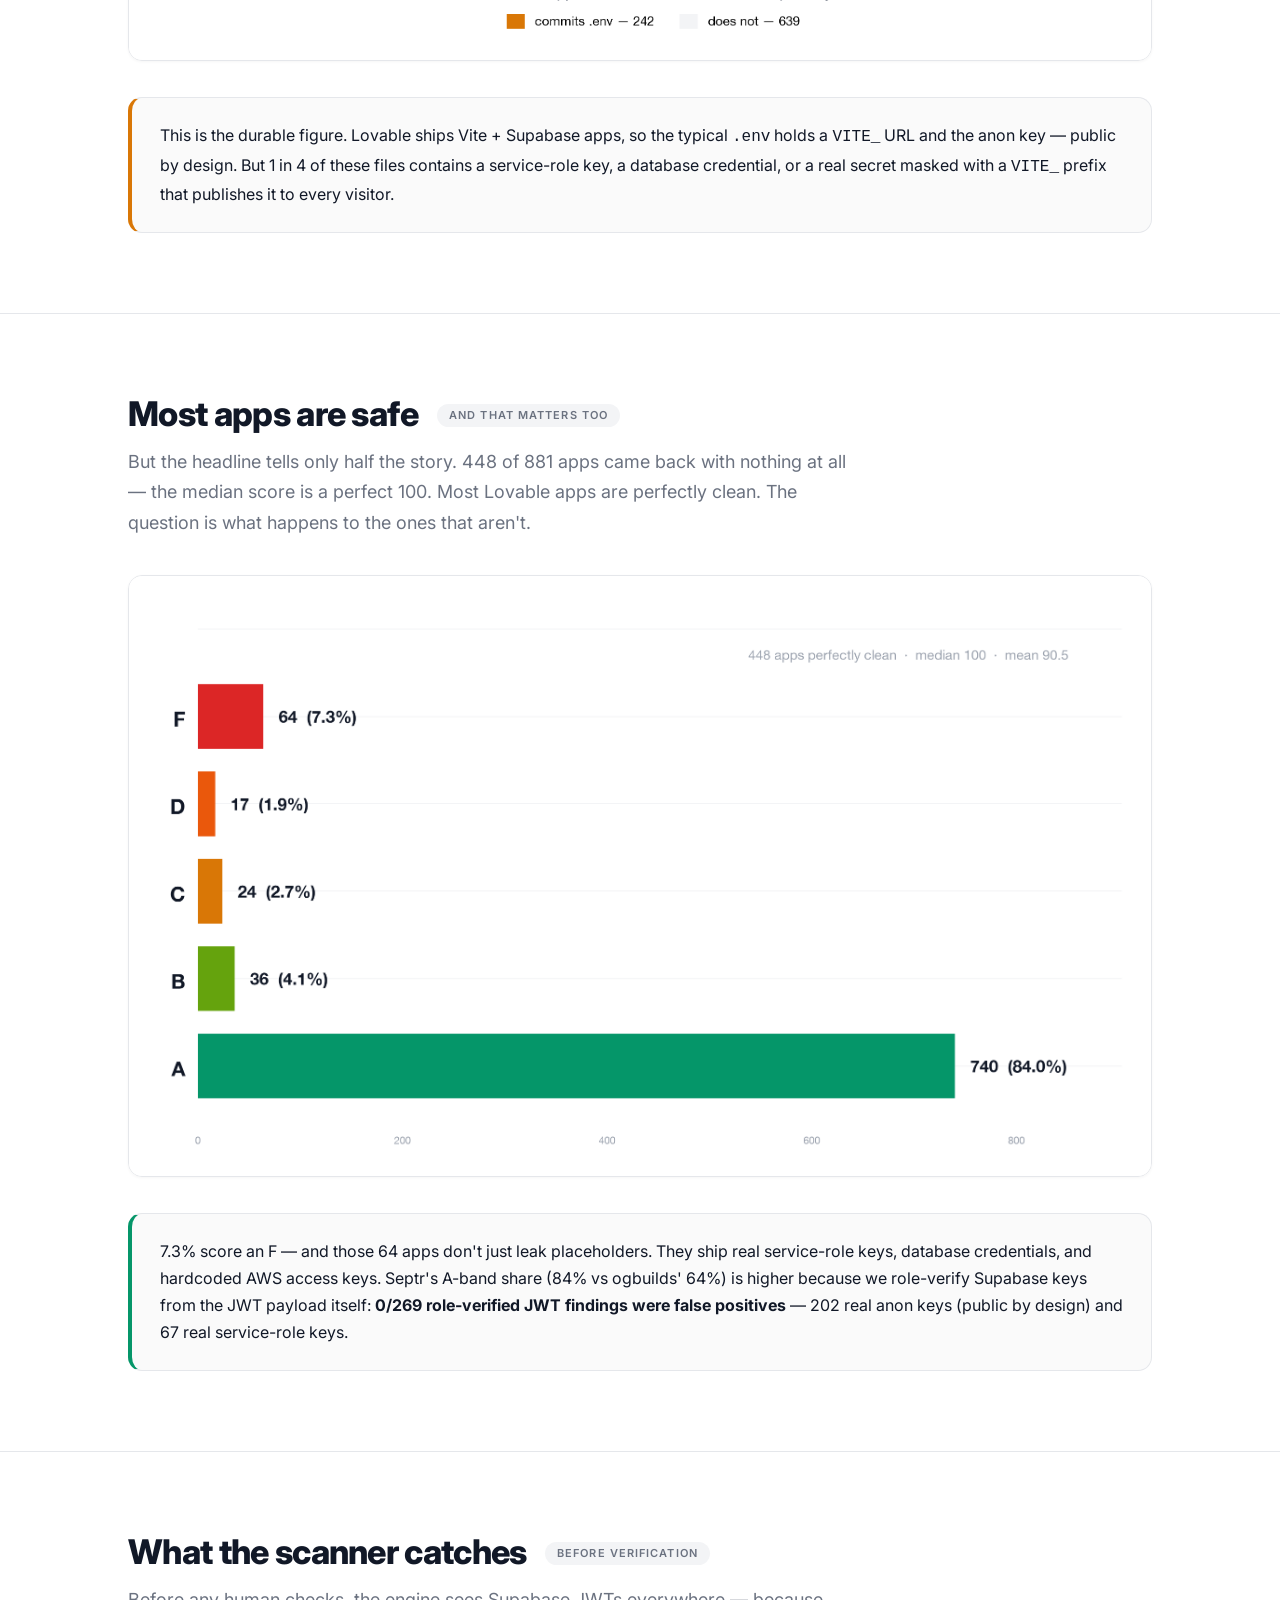
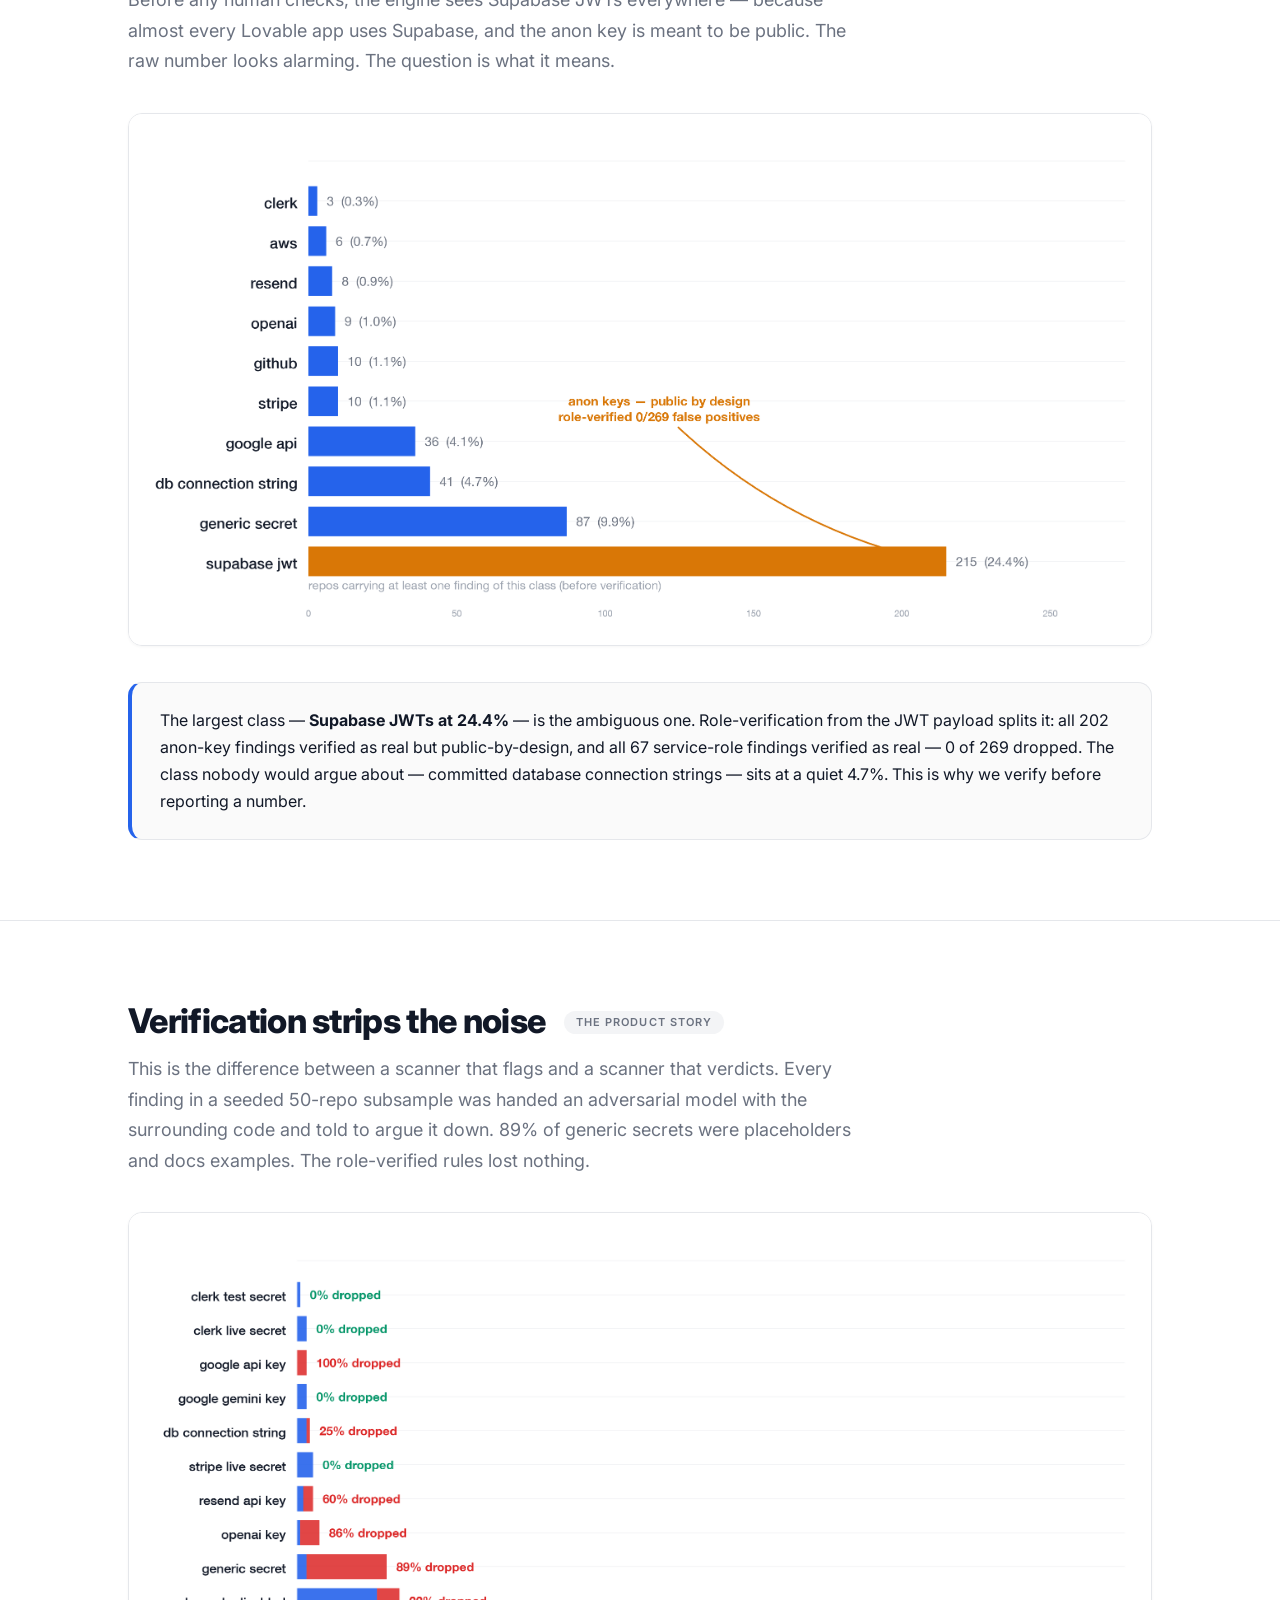
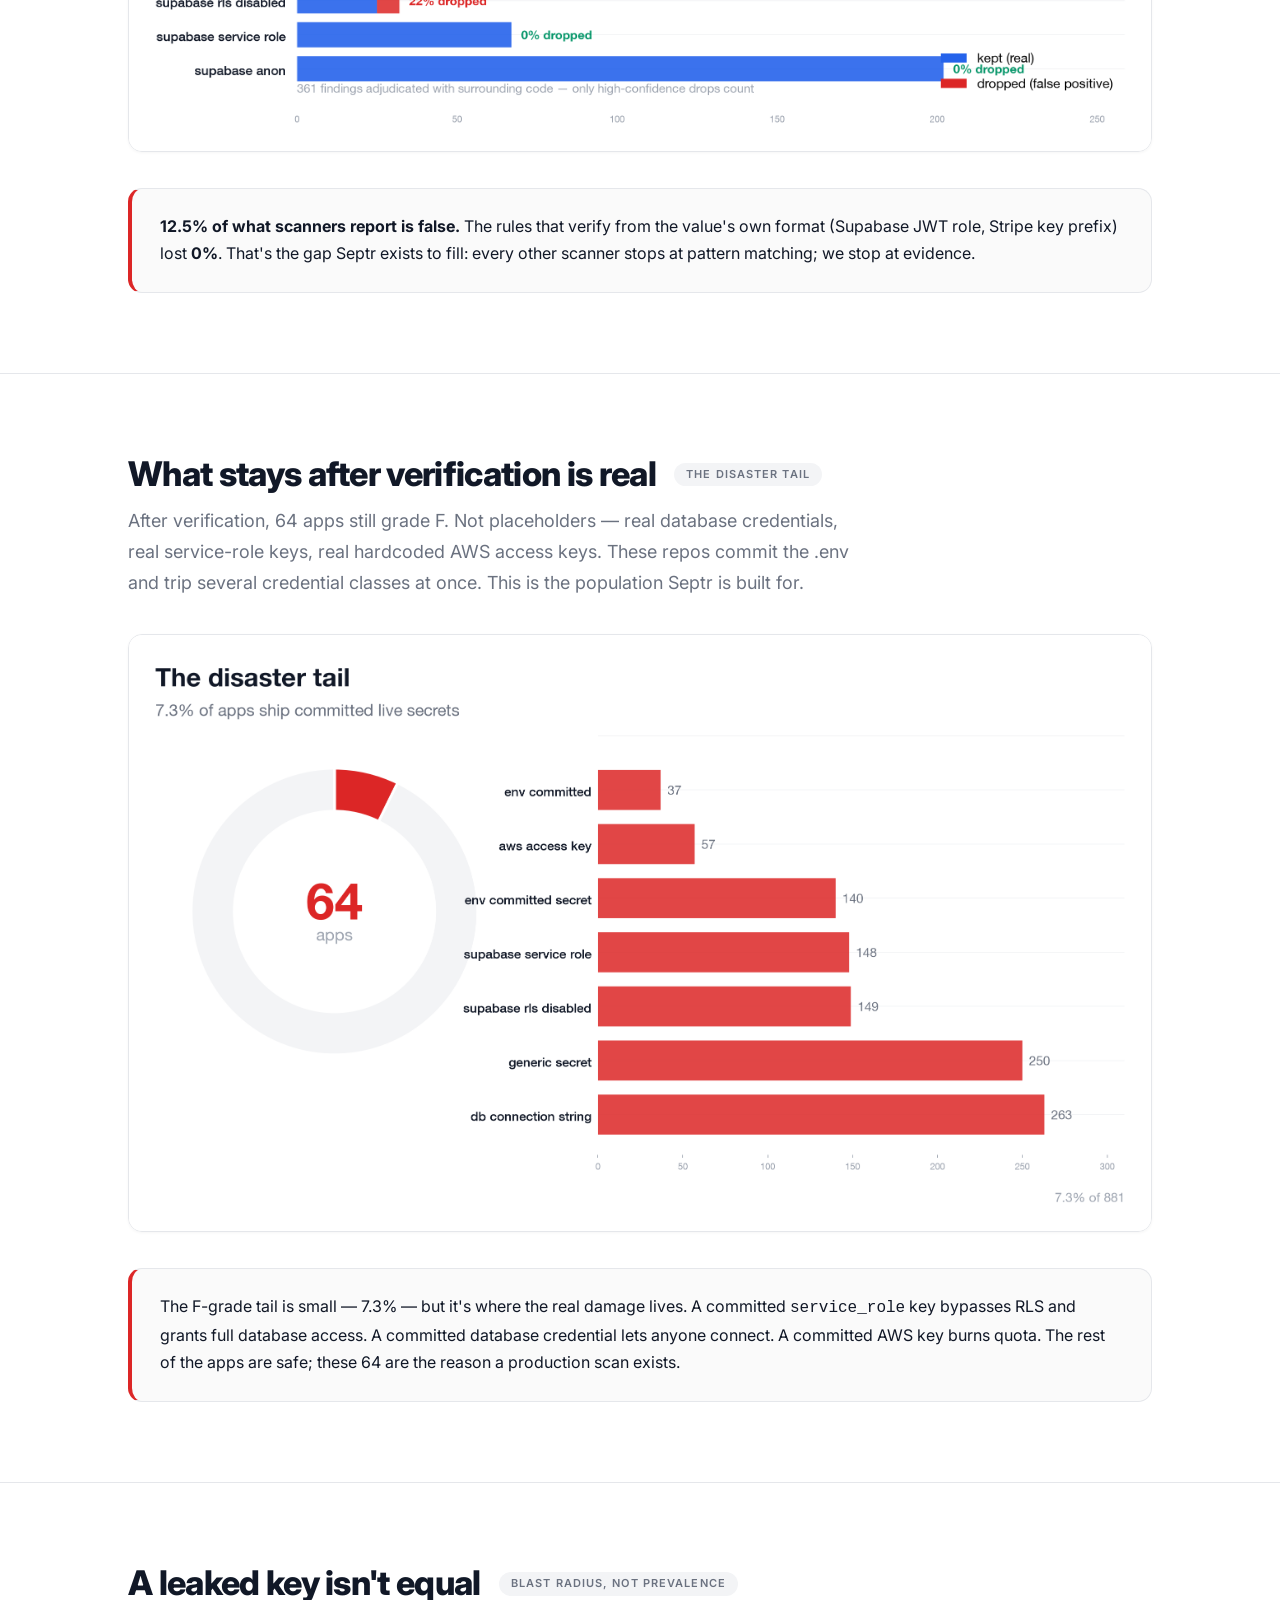
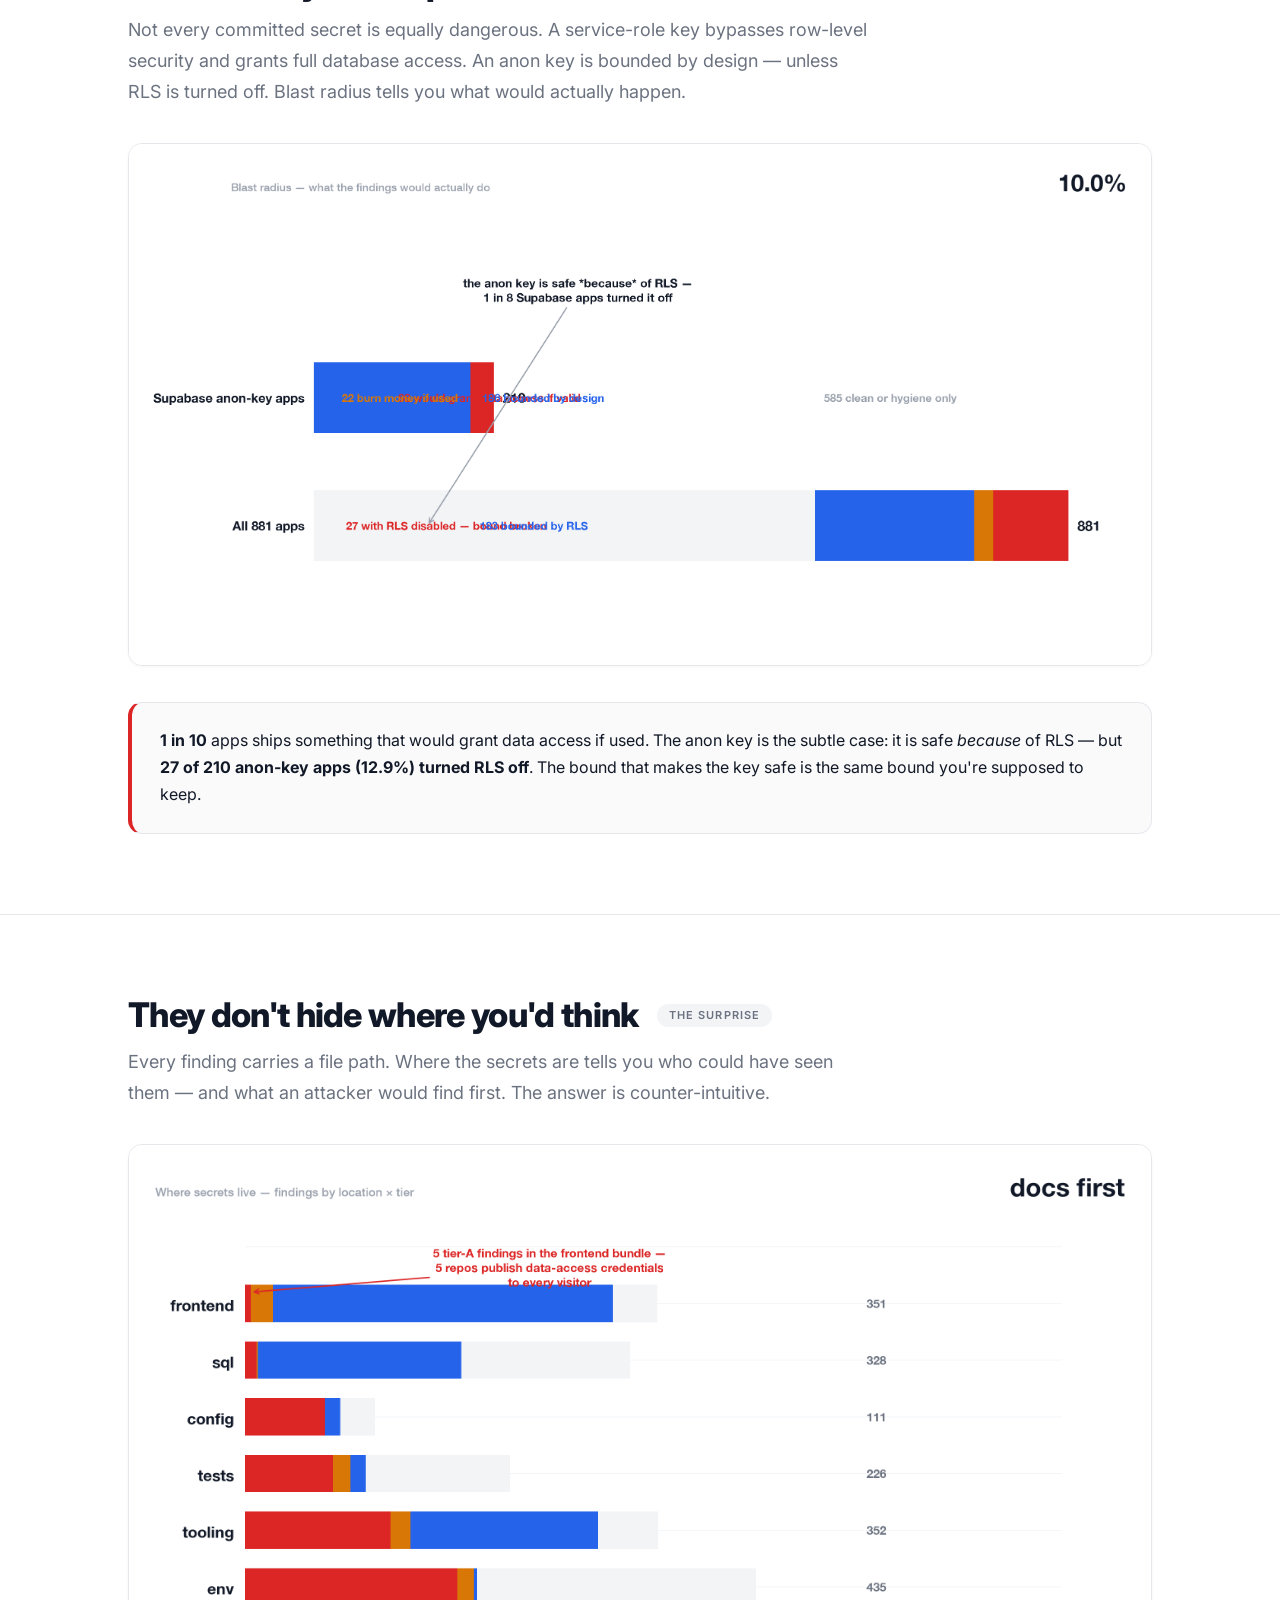
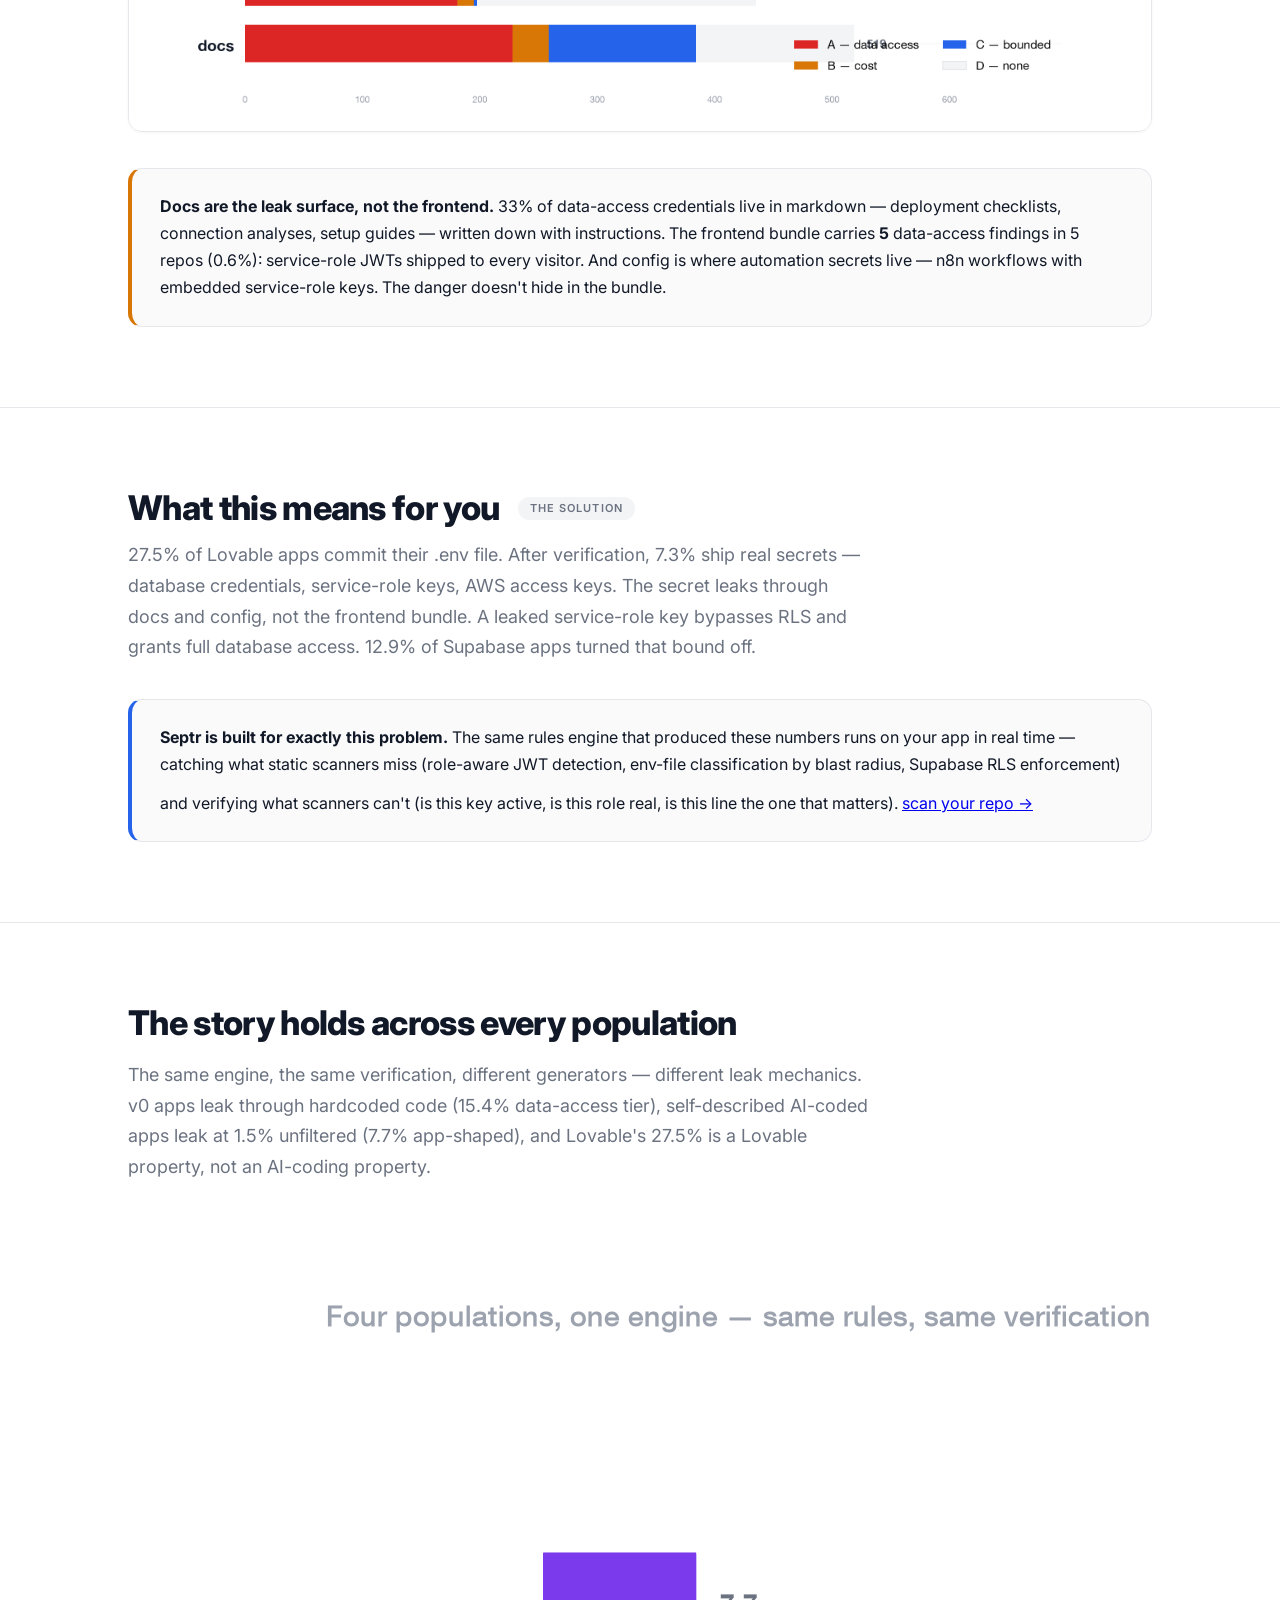
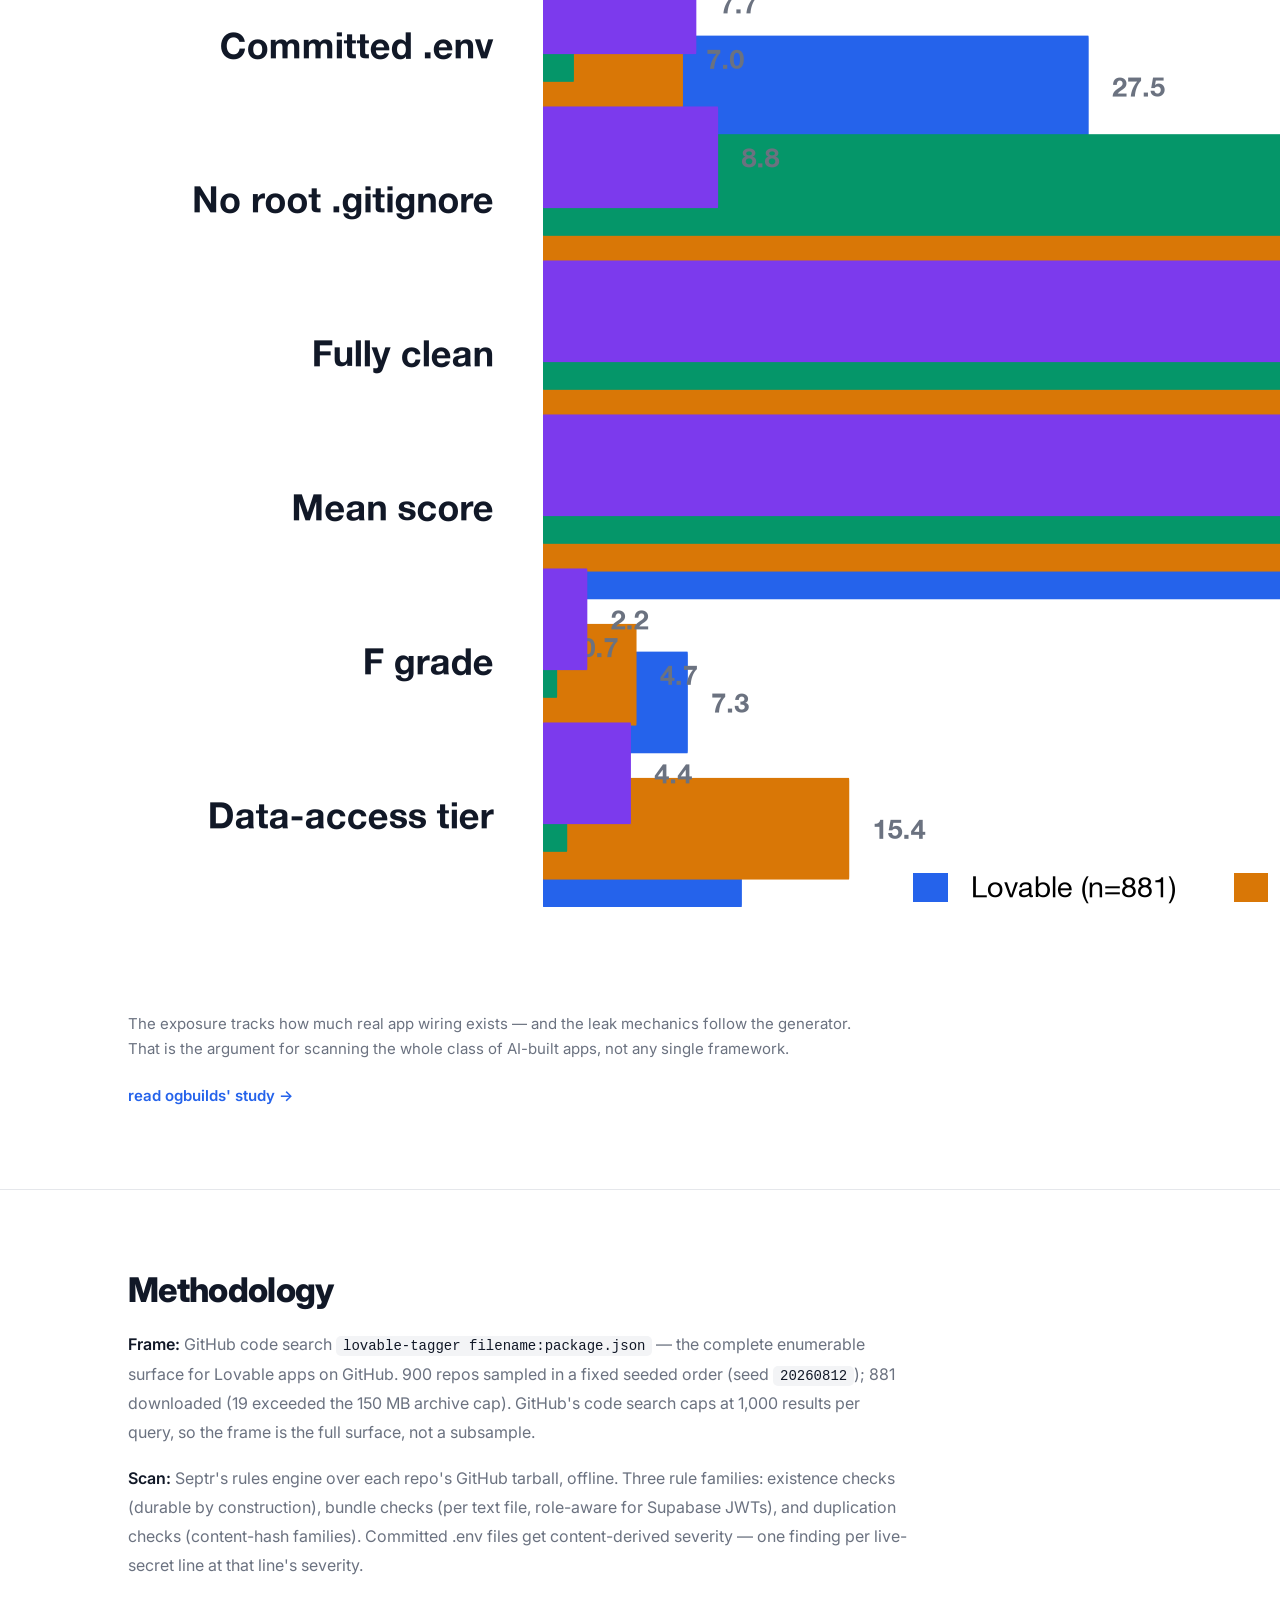
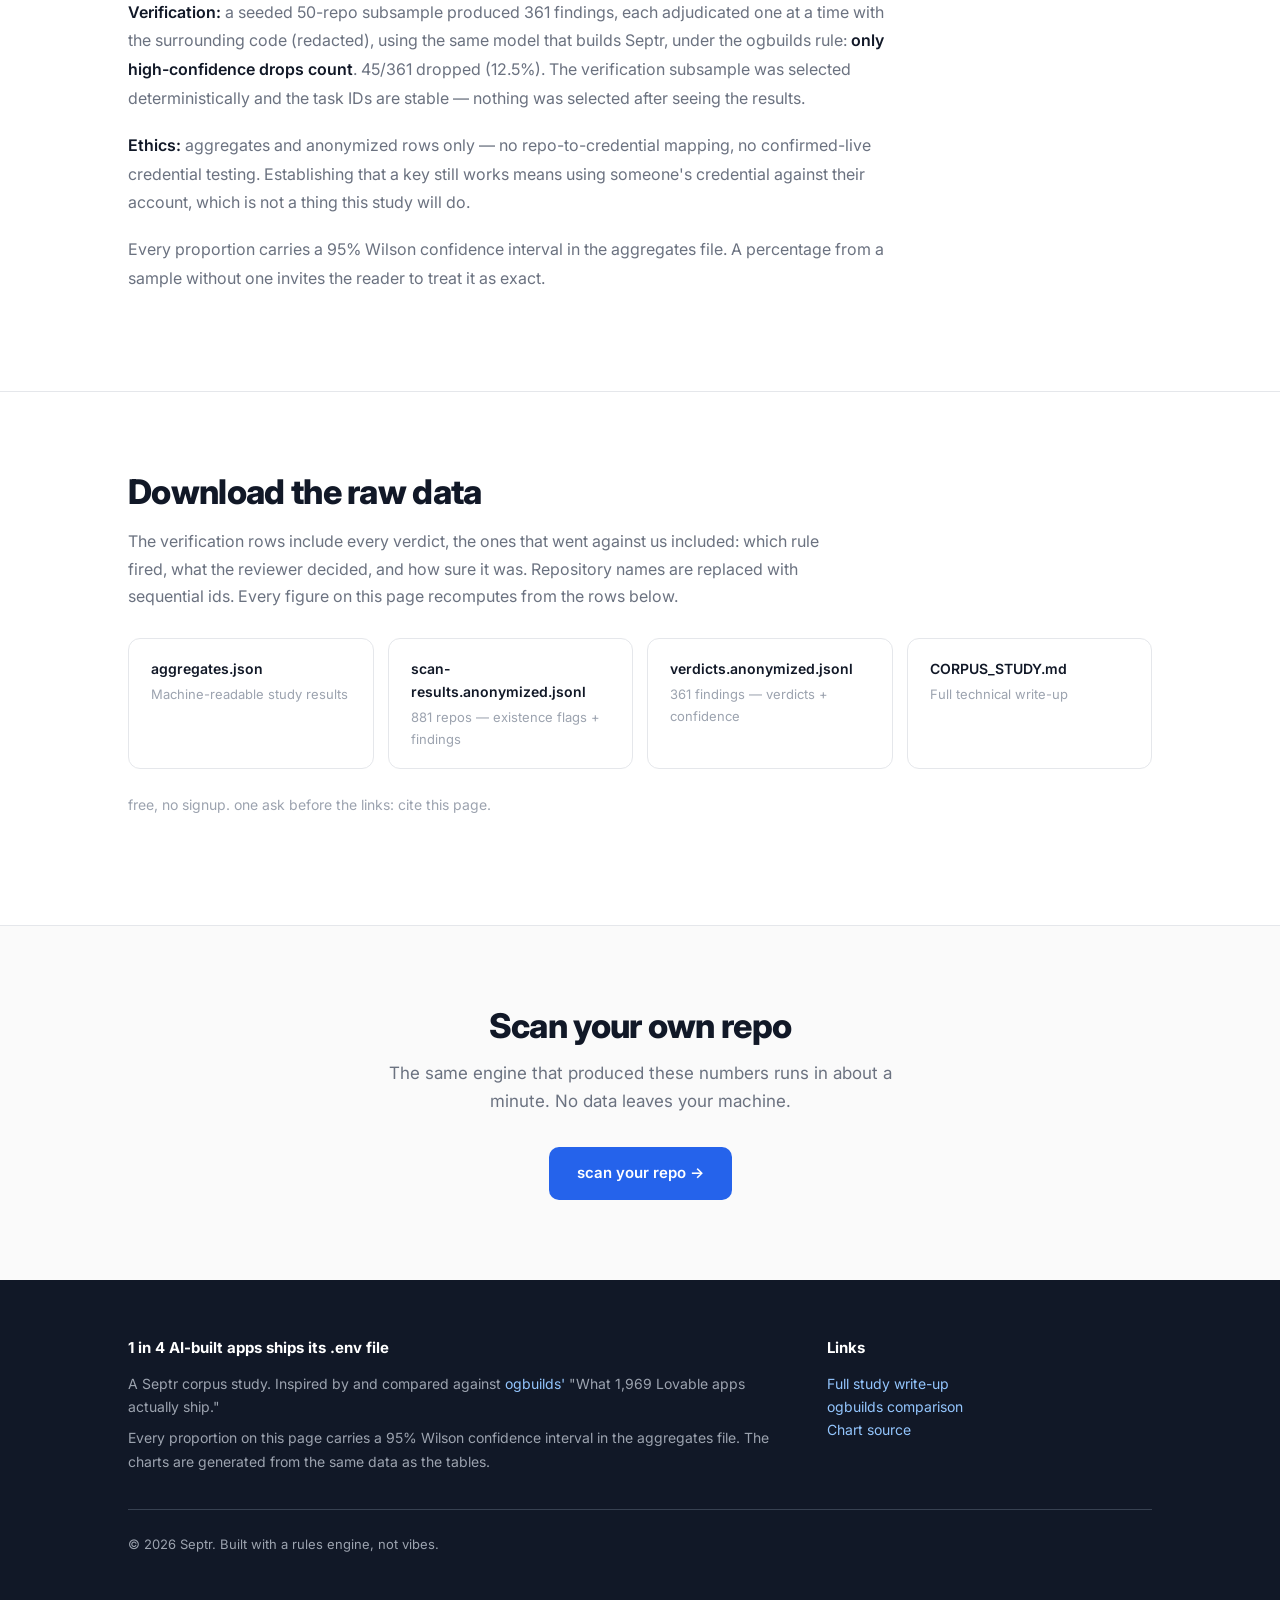
==== commit 75fa888b: "fix: distinguish anon vs service-role in the 269 role-verified JWT claims The 269 verification tasks" ====
--- a/report/index.html
+++ b/report/index.html
@@ -282,8 +282,9 @@
       They ship real service-role keys, database credentials, and hardcoded
       AWS access keys. Septr's A-band share (84% vs ogbuilds' 64%) is
       higher because we role-verify Supabase keys from the JWT payload
-      itself: <strong>0/269 false positives</strong> on public-by-design
-      anon keys.
+      itself: <strong>0/269 role-verified JWT findings were false
+      positives</strong> — 202 real anon keys (public by design) and 67
+      real service-role keys.
     </div>
   </div>
 </section>
@@ -301,9 +302,10 @@
          alt="Credential classes by repo: Supabase JWT 215, generic secret 87, DB connection string 41, Google API key 36">
     <div class="callout">
       The largest class — <strong>Supabase JWTs at 24.4%</strong> — is the
-      ambiguous one. After role-verification from the JWT payload, all
-      269 anon-key findings verified as public-by-design. The class
-      nobody would argue about — committed database connection strings —
+      ambiguous one. Role-verification from the JWT payload splits it: all
+      202 anon-key findings verified as real but public-by-design, and all
+      67 service-role findings verified as real — 0 of 269 dropped. The
+      class nobody would argue about — committed database connection strings —
       sits at a quiet 4.7%. This is why we verify before reporting a number.
     </div>
   </div>
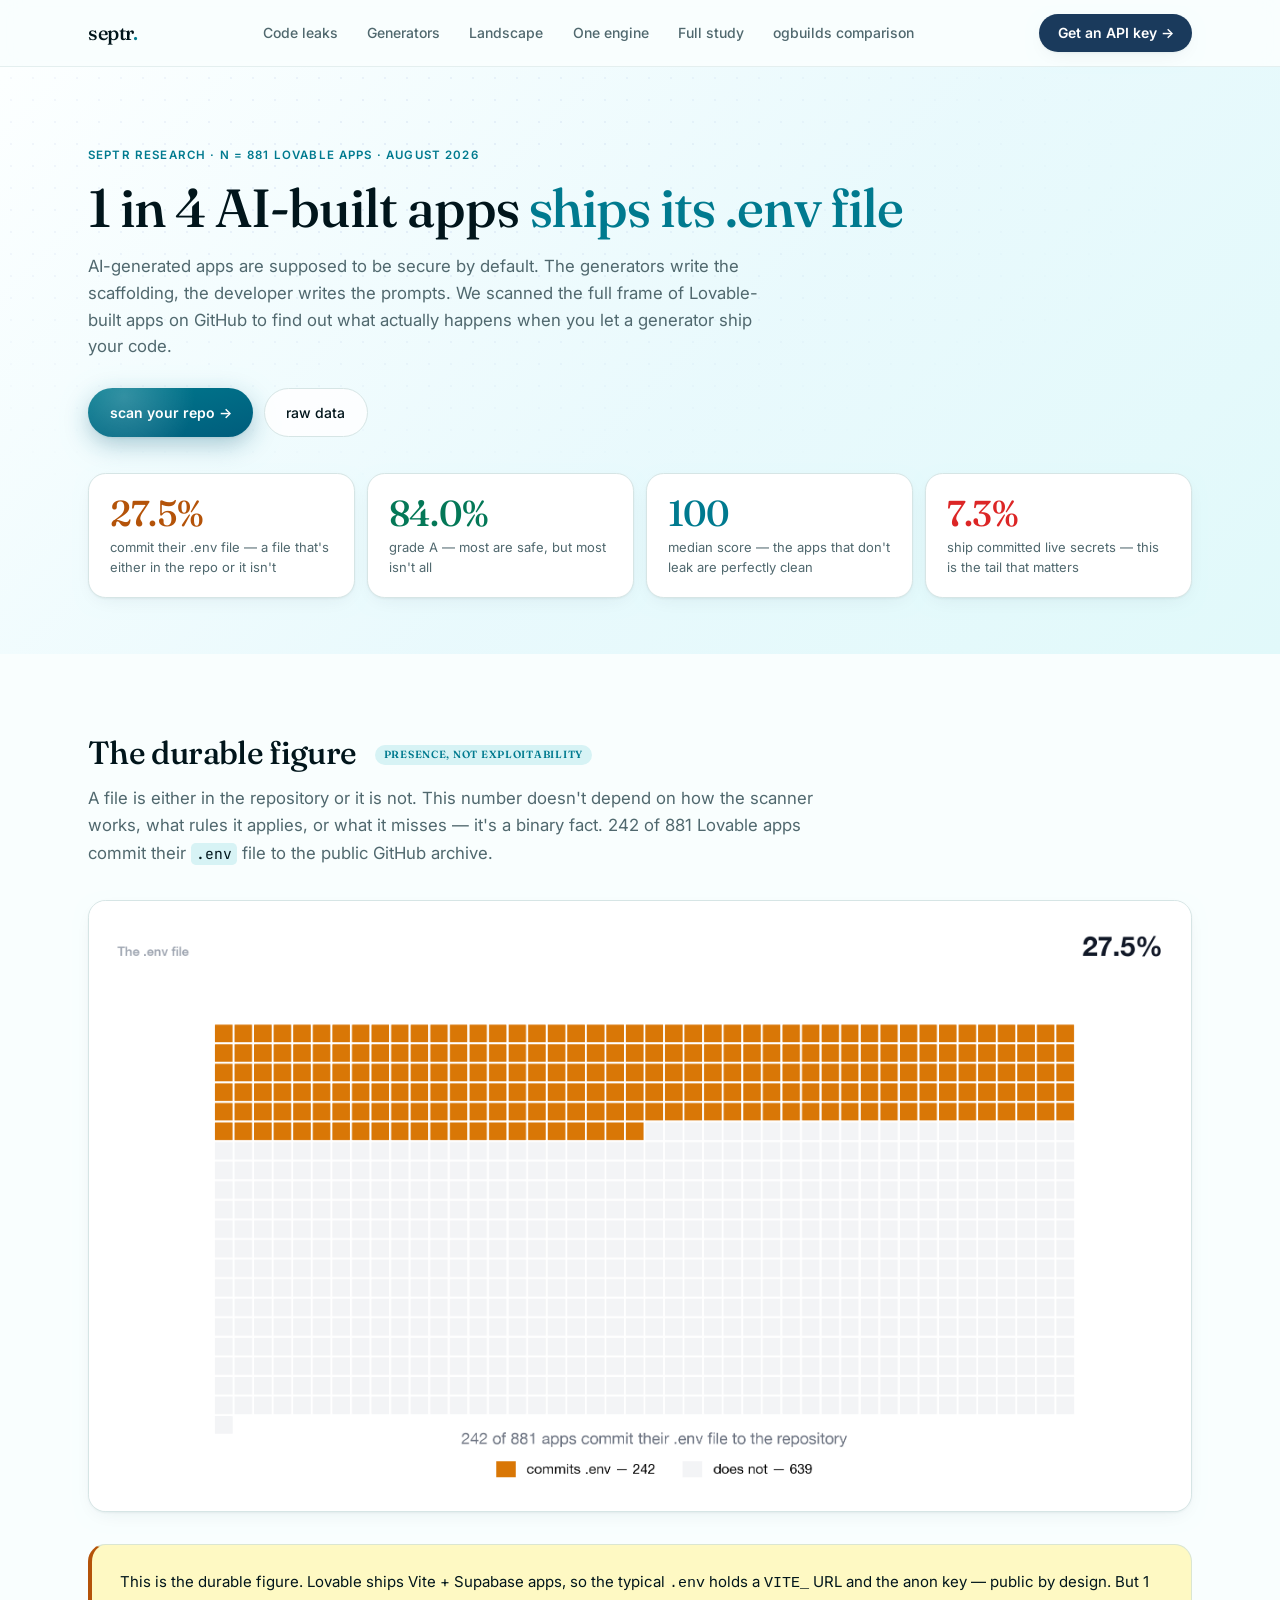
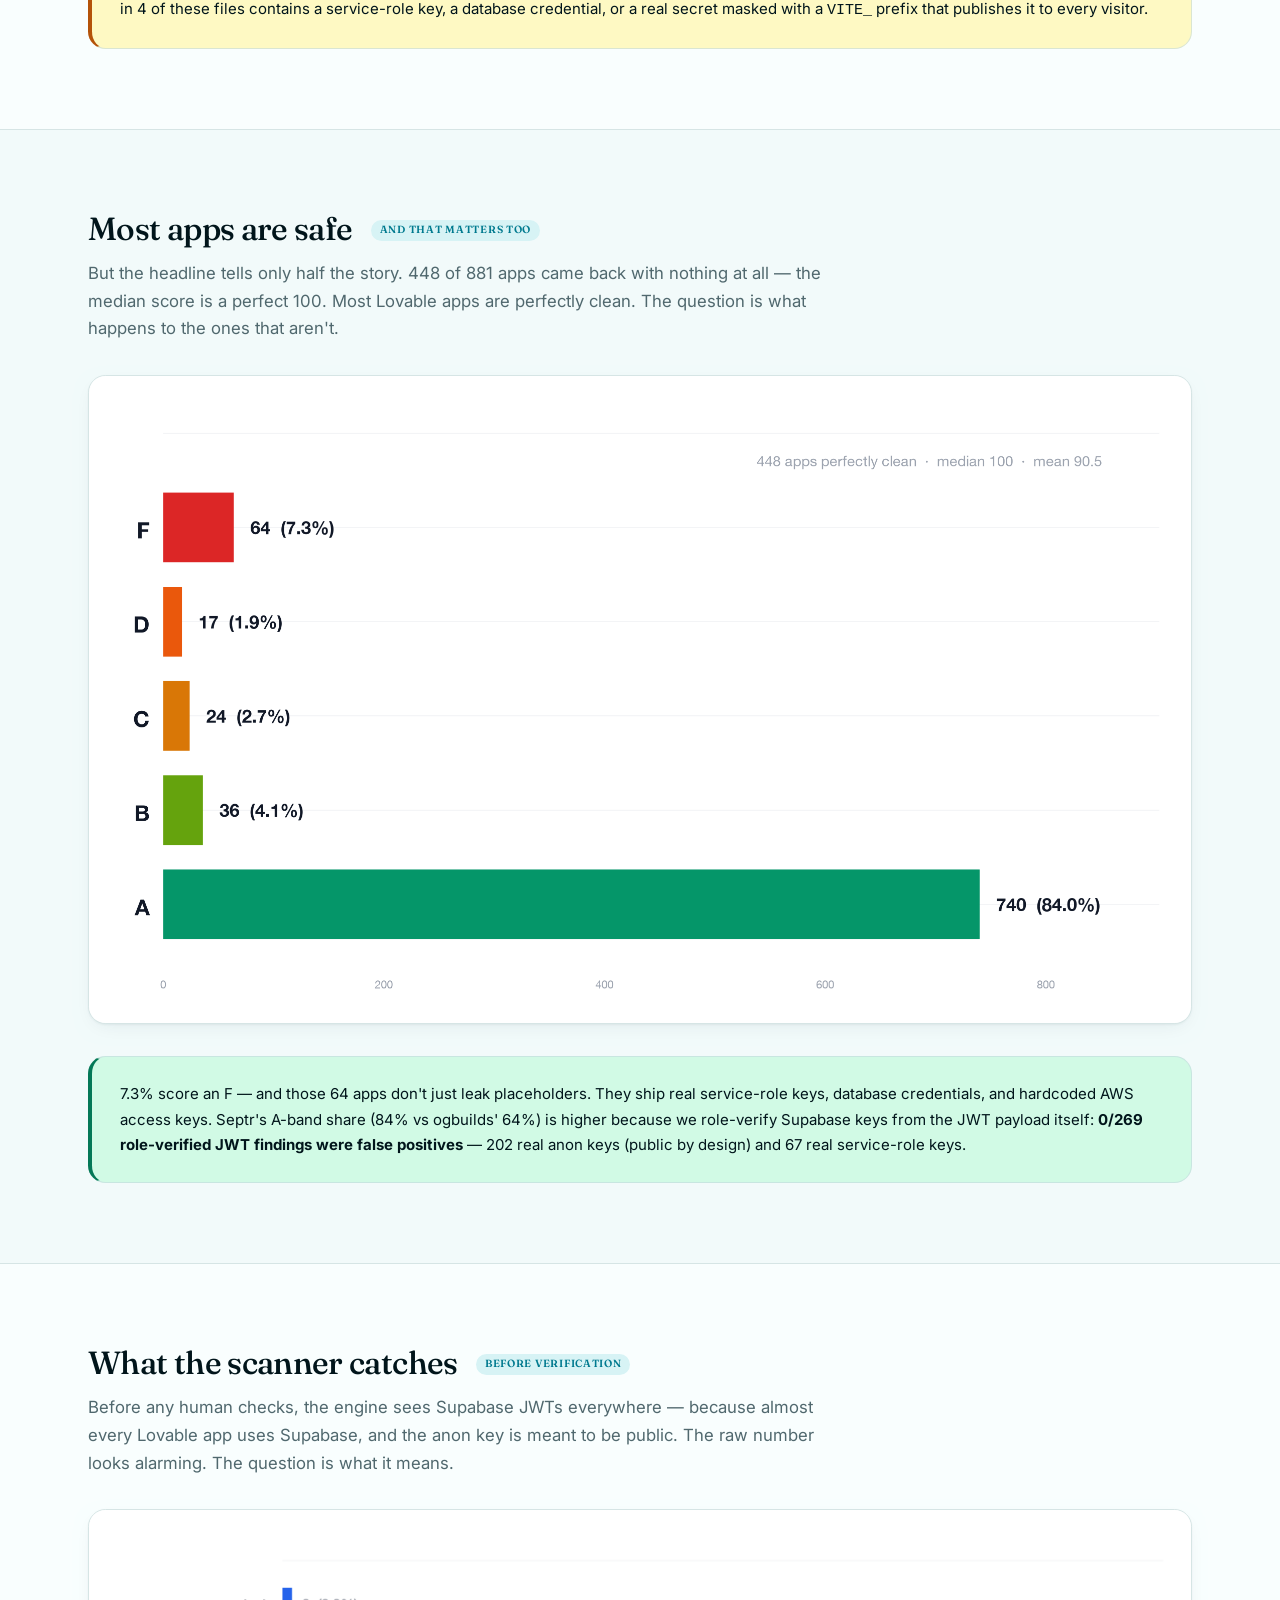
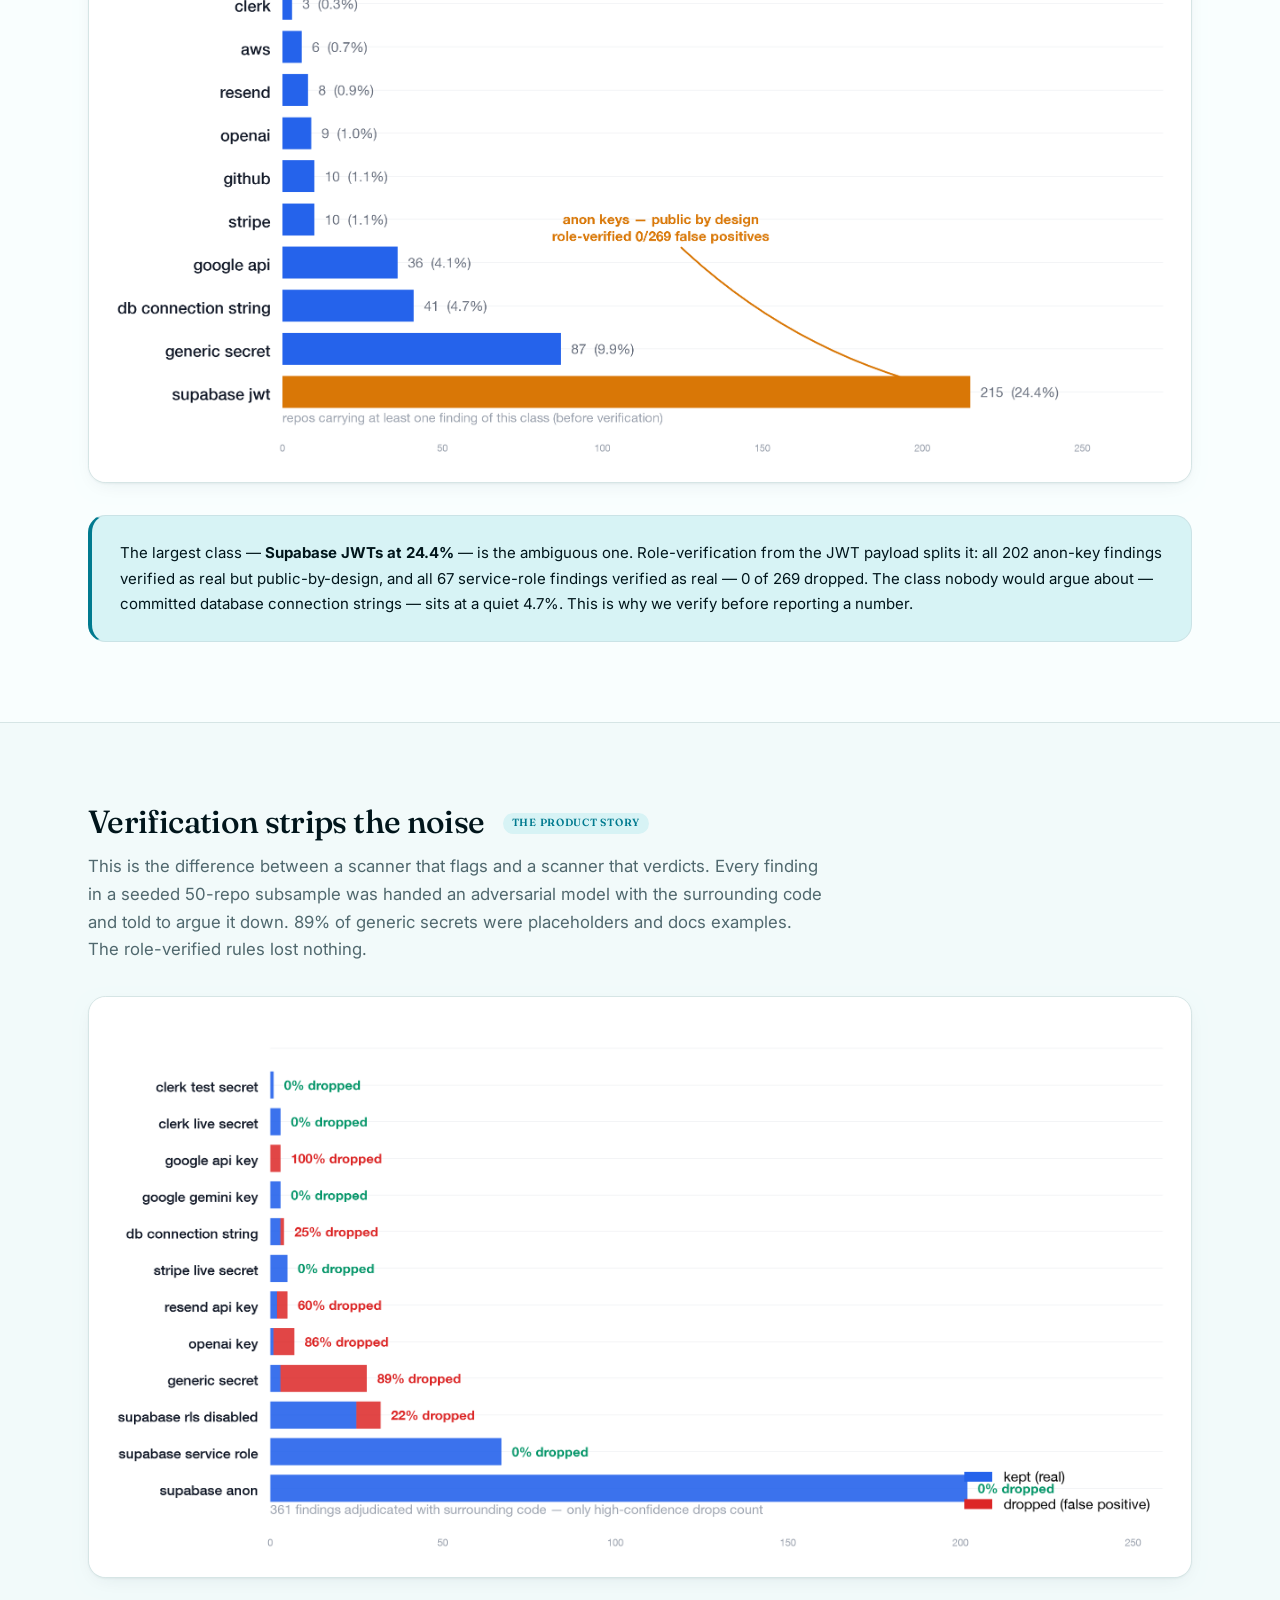
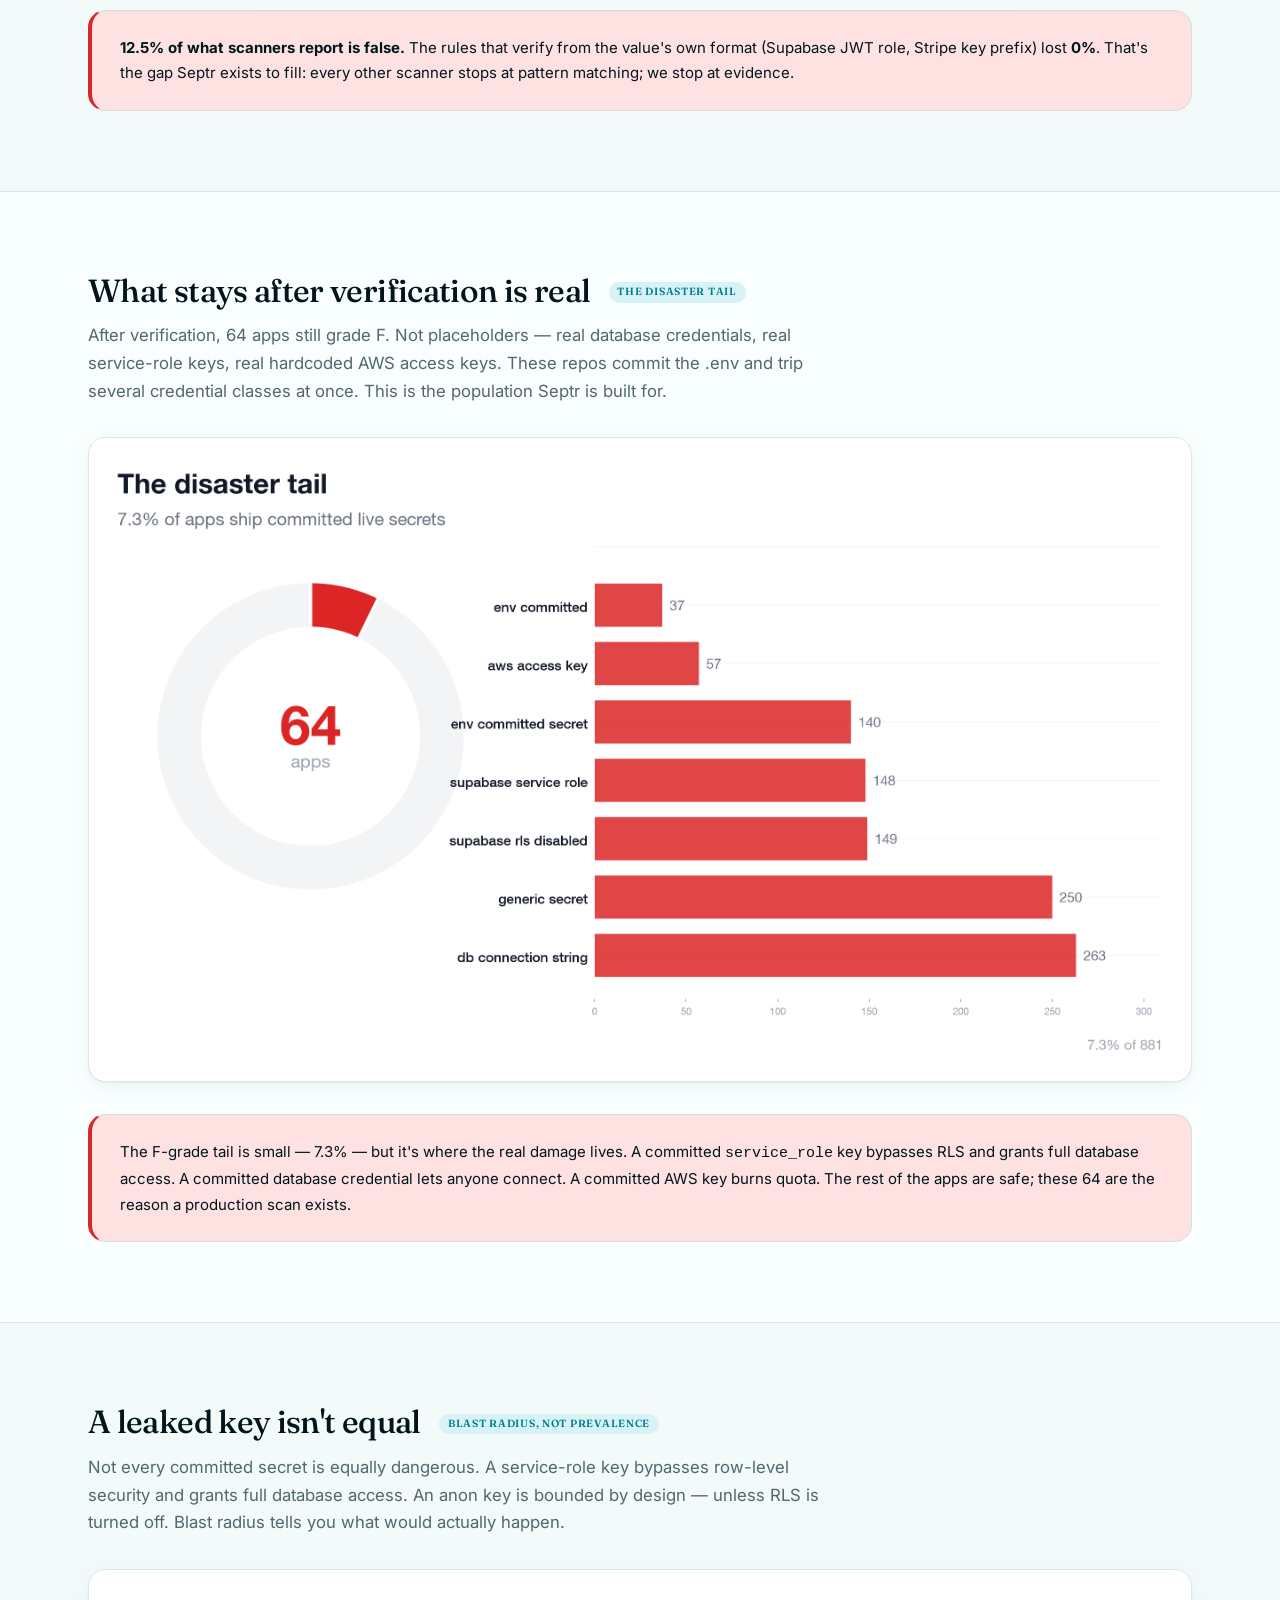
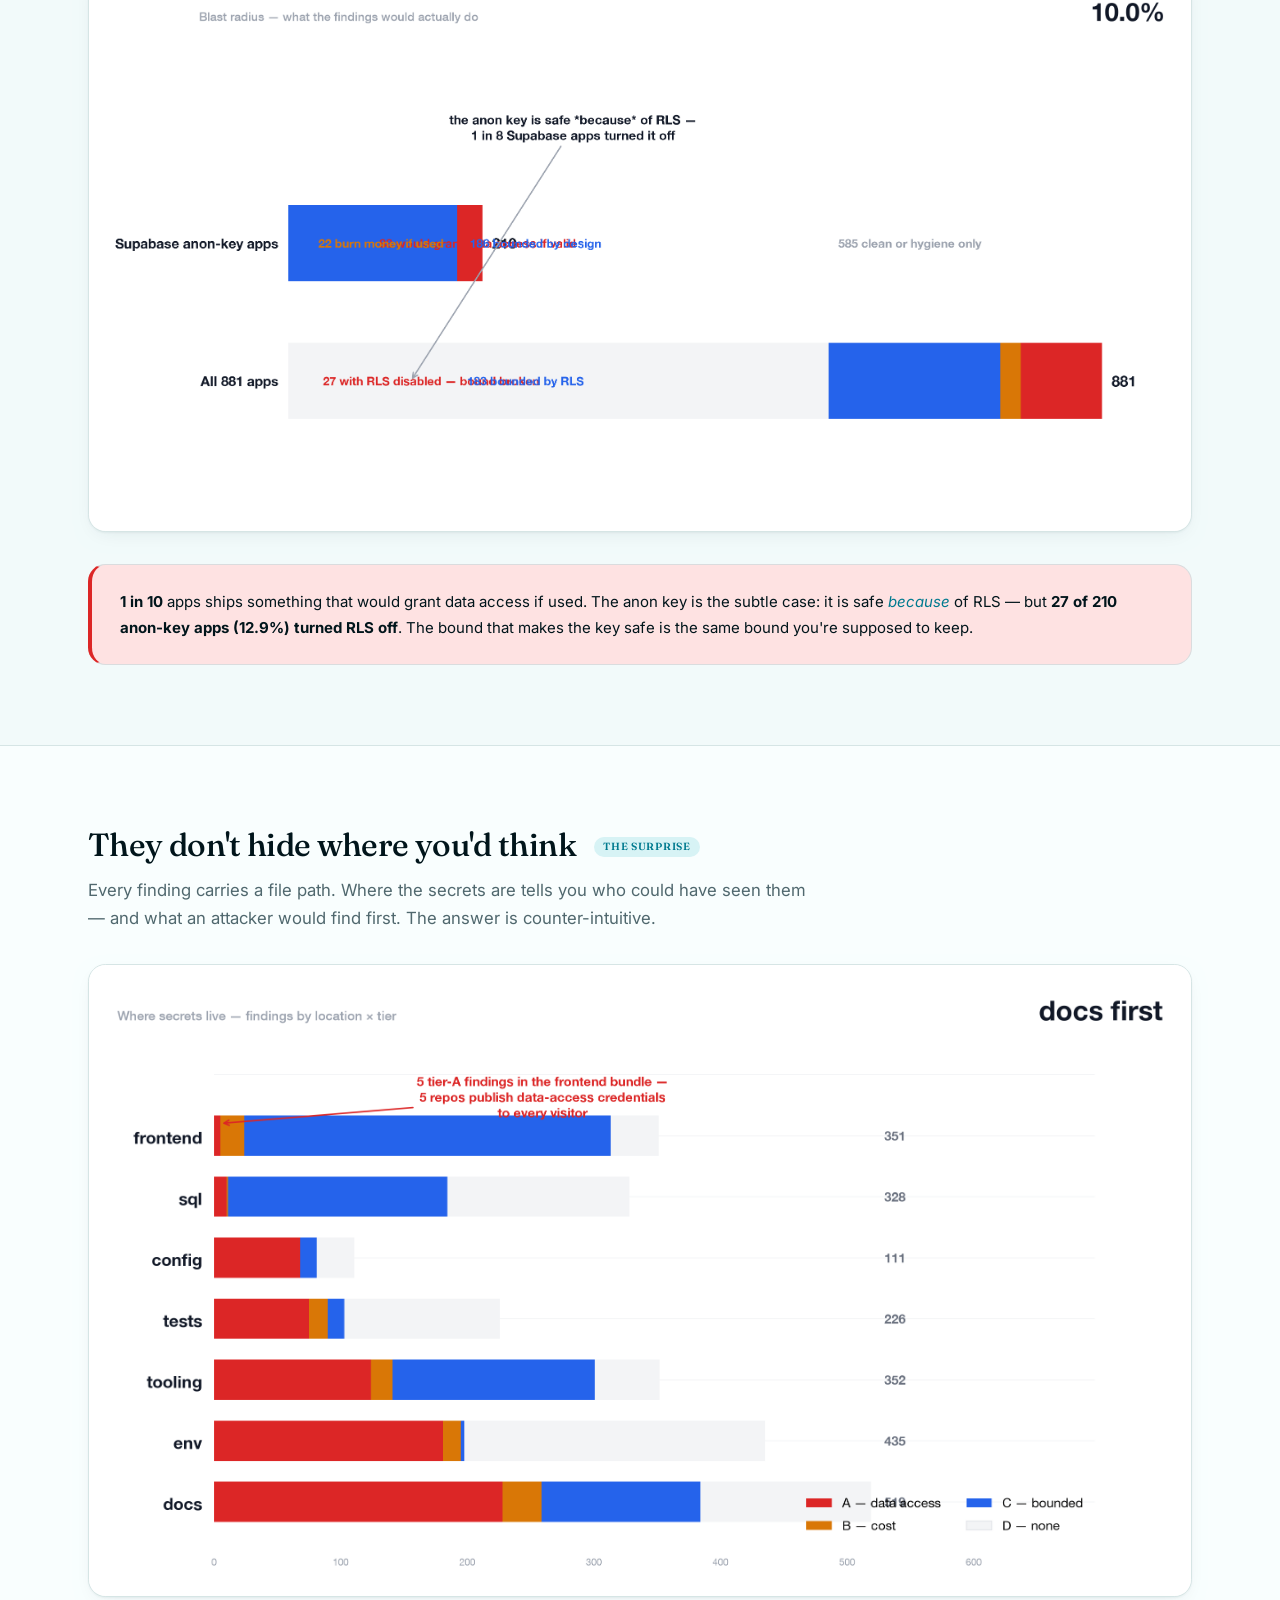
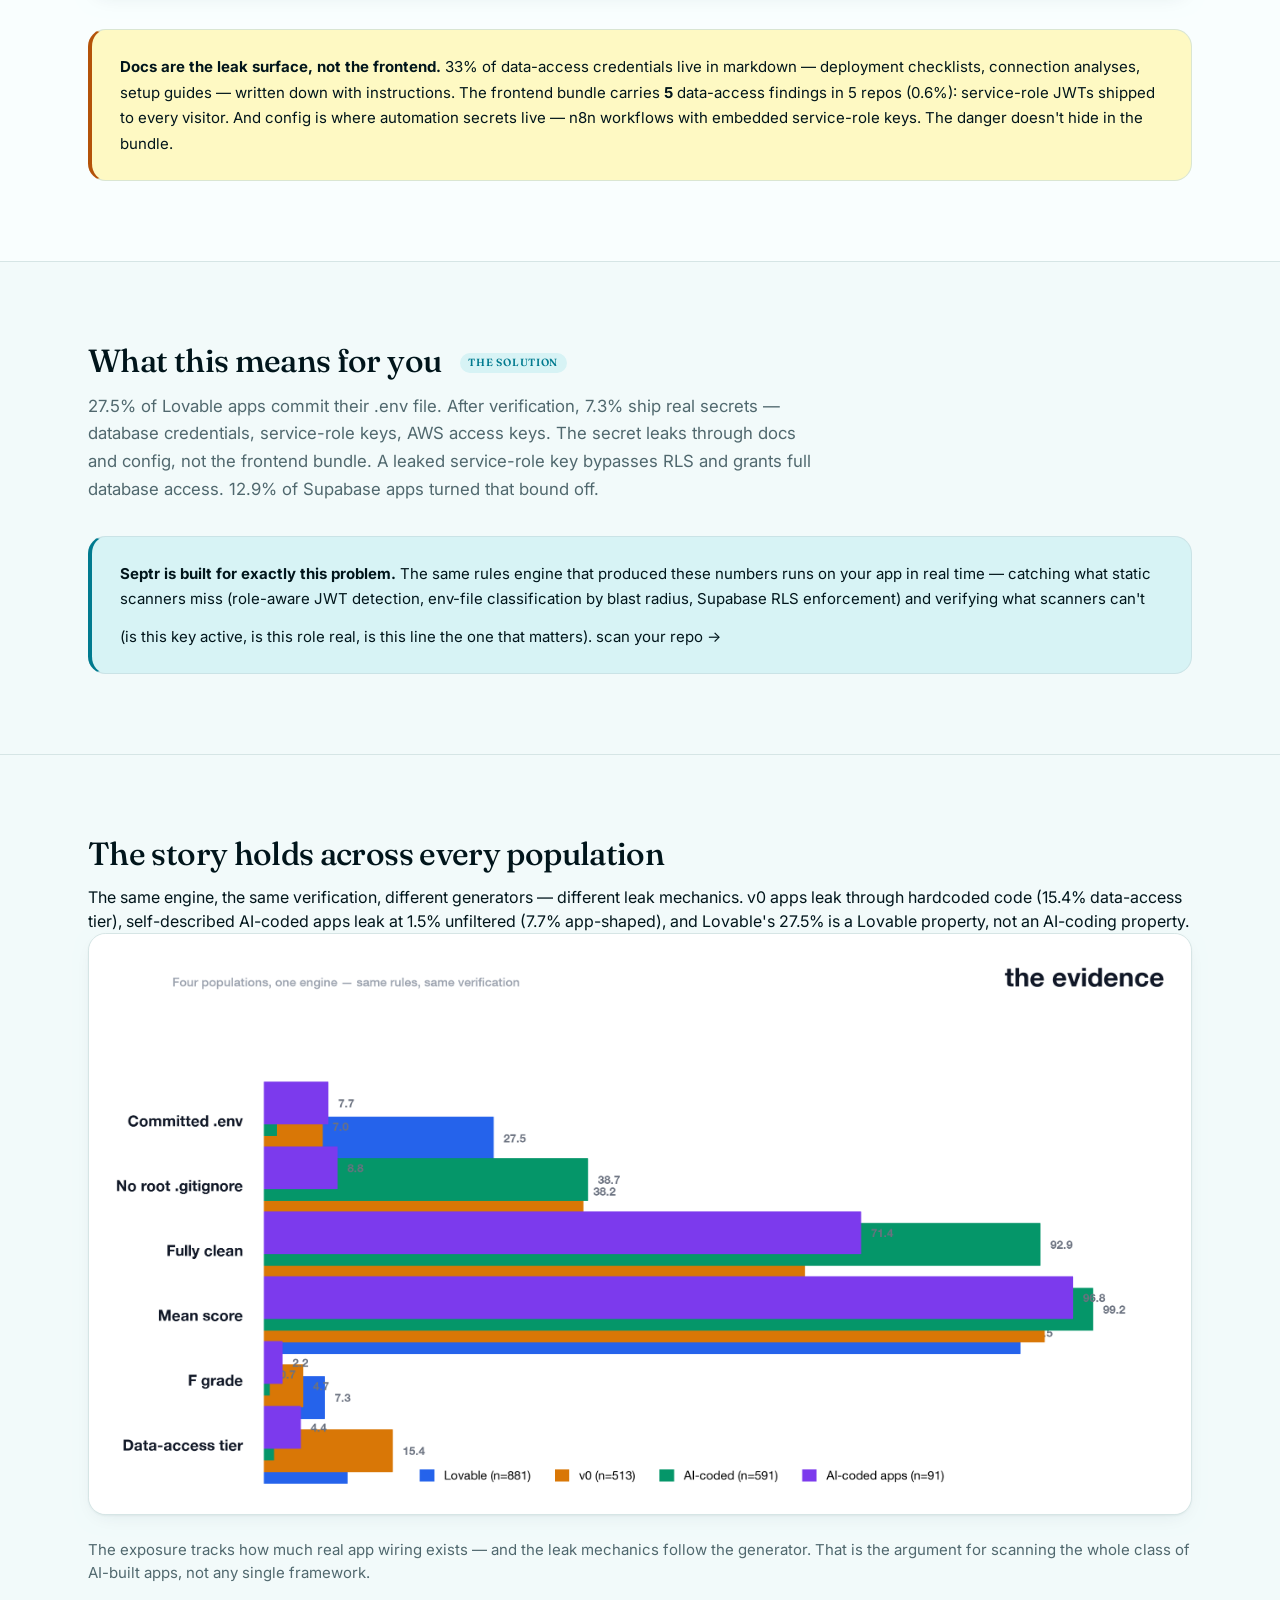
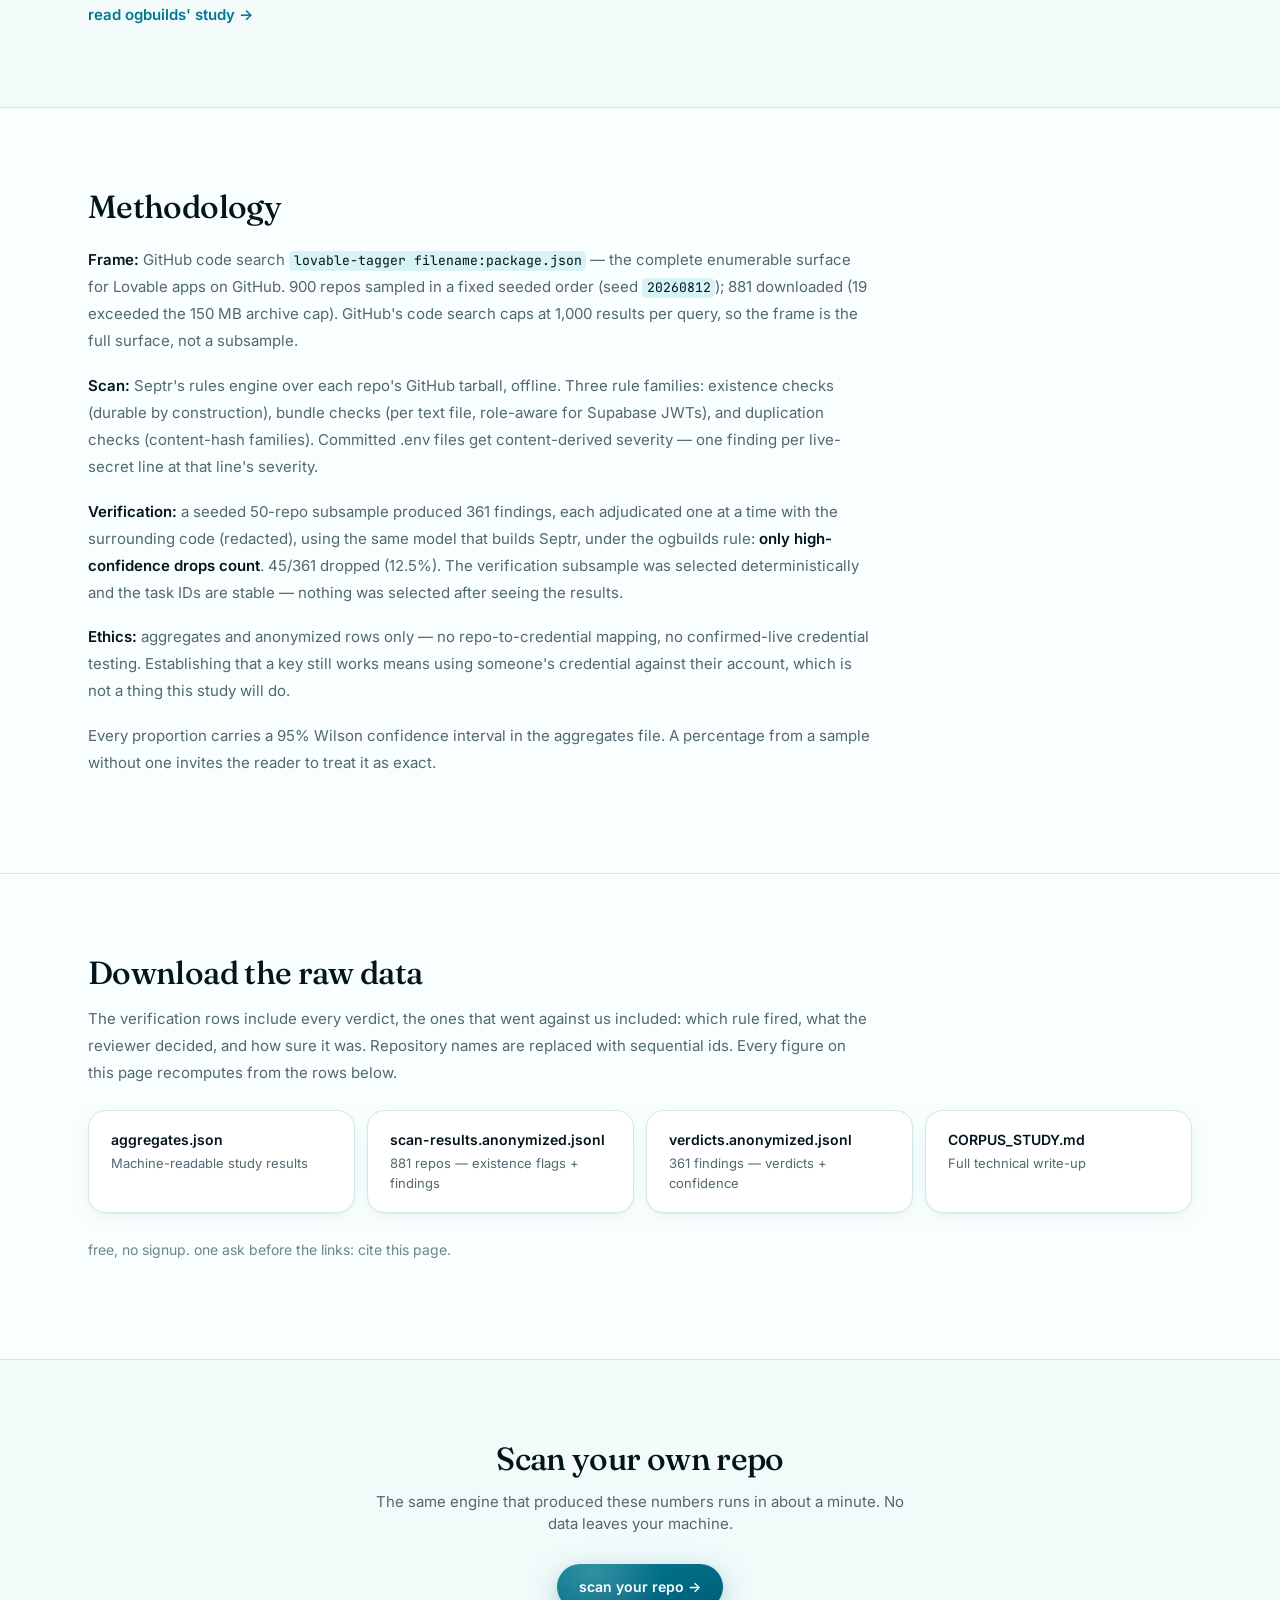
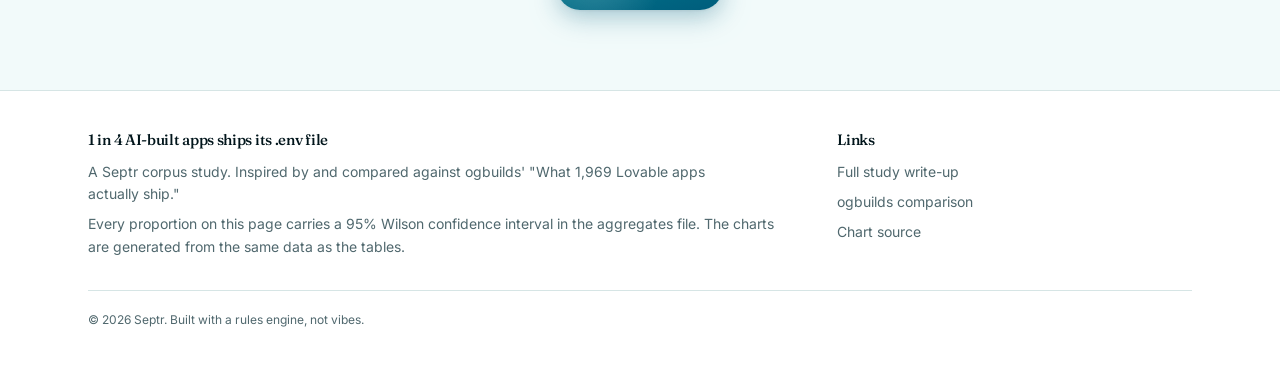
==== commit 6b9738e4: "Re-theme research reports to match septr.dev design system" ====
--- a/report/index.html
+++ b/report/index.html
@@ -6,199 +6,14 @@
 <title>1 in 4 AI-built apps ships its .env file — Septr corpus study</title>
 <link rel="preconnect" href="https://fonts.googleapis.com">
 <link rel="preconnect" href="https://fonts.gstatic.com" crossorigin>
-<link href="https://fonts.googleapis.com/css2?family=Inter:wght@400;500;600;700;800&display=swap" rel="stylesheet">
-<style>
-  :root {
-    --blue: #2563eb; --amber: #d97706; --green: #059669;
-    --red: #dc2626; --gray-50: #fafafa; --gray-100: #f3f4f6;
-    --gray-200: #e5e7eb; --gray-400: #9ca3af;
-    --gray-500: #6b7280; --gray-900: #111827;
-  }
-  *, *::before, *::after { box-sizing: border-box; margin: 0; padding: 0; }
-  body {
-    font-family: 'Inter', -apple-system, BlinkMacSystemFont, "Segoe UI",
-                 Helvetica, Arial, sans-serif;
-    color: var(--gray-900); background: #fff; line-height: 1.65;
-    -webkit-font-smoothing: antialiased; -moz-osx-font-smoothing: grayscale;
-  }
-  .wrap { max-width: 1080px; margin: 0 auto; padding: 0 28px; }
-
-  /* ── nav ── */
-  nav.top { padding: 20px 0; border-bottom: 1px solid var(--gray-200); }
-  nav.top .inner {
-    display: flex; align-items: center; justify-content: space-between;
-  }
-  nav.top .brand { font-weight: 800; font-size: 16px; color: var(--gray-900);
-                    text-decoration: none; letter-spacing: -.01em; }
-  nav.top .links { display: flex; gap: 28px; }
-  nav.top .links a {
-    font-size: 14px; font-weight: 500; color: var(--gray-500);
-    text-decoration: none; transition: color .15s;
-  }
-  nav.top .links a:hover { color: var(--gray-900); }
-
-  /* ── hero ── */
-  header.hero { padding: 96px 0 72px; }
-  .kicker {
-    text-transform: uppercase; letter-spacing: .14em; font-size: 12px;
-    font-weight: 600; color: var(--gray-400); margin-bottom: 20px;
-  }
-  h1 {
-    font-size: 52px; line-height: 1.1; letter-spacing: -.03em;
-    font-weight: 800; max-width: 800px;
-  }
-  h1 .accent { color: var(--blue); }
-  .sub {
-    font-size: 19px; color: var(--gray-500); margin-top: 20px;
-    max-width: 680px; line-height: 1.7;
-  }
-  .cta-row { display: flex; gap: 14px; margin-top: 36px; align-items: center; }
-  .cta {
-    display: inline-flex; align-items: center; gap: 8px;
-    background: var(--blue); color: #fff; padding: 14px 28px;
-    border-radius: 10px; font-size: 15px; font-weight: 600;
-    text-decoration: none; transition: background .15s, box-shadow .15s;
-  }
-  .cta:hover { background: #1d4ed8; box-shadow: 0 4px 12px rgba(37,99,235,.3); }
-  .cta.secondary {
-    background: var(--gray-100); color: var(--gray-900);
-  }
-  .cta.secondary:hover { background: var(--gray-200); box-shadow: none; }
-
-  .stats {
-    display: grid; grid-template-columns: repeat(auto-fit, minmax(200px, 1fr));
-    gap: 16px; margin-top: 48px;
-  }
-  .stat {
-    background: var(--gray-50); border: 1px solid var(--gray-200);
-    border-radius: 14px; padding: 24px 26px;
-  }
-  .stat .num { font-size: 40px; font-weight: 800; letter-spacing: -.03em; line-height: 1; }
-  .stat .lbl { font-size: 14px; color: var(--gray-500); margin-top: 8px; line-height: 1.4; }
-  .stat.amber .num { color: var(--amber); }
-  .stat.green .num { color: var(--green); }
-  .stat.red .num { color: var(--red); }
-  .stat.blue .num { color: var(--blue); }
-
-  /* ── narrative sections ── */
-  section.story { padding: 80px 0; border-top: 1px solid var(--gray-200); }
-  section.story:first-of-type { border-top: none; }
-  h2 {
-    font-size: 34px; letter-spacing: -.02em; font-weight: 800;
-    margin-bottom: 12px; line-height: 1.2;
-  }
-  .badge {
-    display: inline-block;
-    font-size: 11px; font-weight: 600; text-transform: uppercase;
-    letter-spacing: .1em; background: var(--gray-100); color: var(--gray-500);
-    border-radius: 999px; padding: 5px 12px; margin-left: 12px;
-    vertical-align: middle; position: relative; top: -2px;
-  }
-  .lead {
-    font-size: 18px; color: var(--gray-500); max-width: 740px;
-    margin-bottom: 36px; line-height: 1.7;
-  }
-  .story img.chart {
-    width: 100%; height: auto; border-radius: 14px;
-    border: 1px solid var(--gray-200); display: block;
-    box-shadow: 0 1px 3px rgba(0,0,0,.04);
-  }
-  .callout {
-    margin-top: 36px; background: var(--gray-50); border: 1px solid var(--gray-200);
-    border-radius: 14px; padding: 24px 28px; font-size: 16px;
-    border-left: 4px solid var(--blue); line-height: 1.7;
-  }
-  .callout.amber { border-left-color: var(--amber); }
-  .callout.red { border-left-color: var(--red); }
-  .callout.green { border-left-color: var(--green); }
-  .callout strong { font-weight: 700; }
-
-  /* ── methodology section ── */
-  section.method { padding: 80px 0; border-top: 1px solid var(--gray-200); }
-  section.method h2 { margin-bottom: 20px; }
-  section.method p {
-    font-size: 16px; color: var(--gray-500); max-width: 780px;
-    margin-bottom: 18px; line-height: 1.8;
-  }
-  section.method p strong { color: var(--gray-900); font-weight: 600; }
-  section.method code {
-    font-family: 'SF Mono', 'Fira Code', 'Cascadia Code', monospace;
-    font-size: 14px; background: var(--gray-100); padding: 2px 7px;
-    border-radius: 5px; color: var(--gray-900);
-  }
-
-  /* ── download section ── */
-  section.download { padding: 80px 0; border-top: 1px solid var(--gray-200); }
-  section.download h2 { margin-bottom: 16px; }
-  section.download p {
-    font-size: 16px; color: var(--gray-500); max-width: 700px;
-    margin-bottom: 28px; line-height: 1.7;
-  }
-  .dl-grid {
-    display: grid; grid-template-columns: repeat(auto-fit, minmax(220px, 1fr));
-    gap: 14px;
-  }
-  .dl-card {
-    display: block; padding: 18px 22px; border-radius: 12px;
-    border: 1px solid var(--gray-200); text-decoration: none;
-    transition: border-color .15s, box-shadow .15s;
-  }
-  .dl-card:hover { border-color: var(--blue); box-shadow: 0 2px 8px rgba(37,99,235,.1); }
-  .dl-card .name { font-size: 14px; font-weight: 600; color: var(--gray-900); }
-  .dl-card .desc { font-size: 13px; color: var(--gray-400); margin-top: 4px; }
-
-  /* ── comparison section ── */
-  section.compare { padding: 80px 0; border-top: 1px solid var(--gray-200); }
-  section.compare h2 { margin-bottom: 16px; }
-  section.compare p {
-    font-size: 18px; color: var(--gray-500); max-width: 740px;
-    margin-bottom: 20px; line-height: 1.7;
-  }
-  section.compare .link {
-    display: inline-flex; align-items: center; gap: 6px;
-    font-size: 15px; font-weight: 600; color: var(--blue); text-decoration: none;
-  }
-  section.compare .link:hover { text-decoration: underline; }
-
-  /* ── bottom CTA ── */
-  section.cta-section {
-    padding: 80px 0; text-align: center;
-    background: var(--gray-50); border-top: 1px solid var(--gray-200);
-  }
-  section.cta-section h2 { margin-bottom: 12px; }
-  section.cta-section p {
-    font-size: 17px; color: var(--gray-500); margin-bottom: 32px;
-    max-width: 560px; margin-left: auto; margin-right: auto;
-  }
-
-  /* ── footer ── */
-  footer {
-    background: var(--gray-900); color: var(--gray-400);
-    padding: 56px 0 64px; font-size: 14px;
-  }
-  footer h3 { color: #fff; font-size: 15px; font-weight: 700; margin-bottom: 12px; }
-  footer a { color: #93c5fd; text-decoration: none; }
-  footer a:hover { text-decoration: underline; }
-  footer .cols { display: grid; grid-template-columns: 2fr 1fr; gap: 48px; }
-  footer .copy { margin-top: 36px; padding-top: 24px; border-top: 1px solid #374151;
-                 font-size: 13px; }
-
-  @media (max-width: 720px) {
-    h1 { font-size: 34px; }
-    h2 { font-size: 26px; }
-    header.hero { padding: 64px 0 48px; }
-    section.story, section.method, section.download, section.compare,
-    section.cta-section { padding: 56px 0; }
-    .stats { grid-template-columns: 1fr 1fr; }
-    footer .cols { grid-template-columns: 1fr; gap: 32px; }
-  }
-</style>
+<link href="https://fonts.googleapis.com/css2?family=Fraunces:ital,opsz,wght@0,9..144,400;0,9..144,500;1,9..144,400;1,9..144,500&family=Inter:wght@400;500;600;700&family=JetBrains+Mono:wght@400;500&display=swap" rel="stylesheet">
+<link rel="stylesheet" href="septr.css">
 </head>
 <body>
 
 <nav class="top">
   <div class="wrap inner">
-    <a class="brand" href="/">Septr</a>
+    <a class="brand" href="/">septr<em>.</em></a>
     <div class="links">
       <a href="v0/index.html">Code leaks</a>
       <a href="aicoded/index.html">Generators</a>
@@ -207,6 +22,7 @@
       <a href="../studies/CORPUS_STUDY.md">Full study</a>
       <a href="https://ogbuilds.ai/studies/lovable-app-security">ogbuilds comparison</a>
     </div>
+      <a class="header-cta" href="https://app.septr.dev/sign-up">Get an API key &#8594;</a>
   </div>
 </nav>
 
--- a/report/septr.css
+++ b/report/septr.css
@@ -0,0 +1,288 @@
+/* septr design system — shared by the research reports
+   Mirror of the tokens and components on septr.dev. */
+
+:root {
+  --bg: oklch(0.992 0.005 200);
+  --fg: oklch(0.18 0.03 220);
+  --surface: #ffffff;
+  --surface-muted: oklch(0.978 0.008 200);
+  --primary: oklch(0.52 0.12 210);
+  --primary-dark: oklch(0.42 0.14 215);
+  --primary-soft: oklch(0.945 0.030 200);
+  --muted: oklch(0.50 0.03 215);
+  --border: oklch(0.91 0.016 200);
+  --navy: #1a3a5c;
+  --success: #047857;
+  --success-soft: #d1fae5;
+  --danger: #dc2626;
+  --danger-soft: #fee2e2;
+  --warning: #b45309;
+  --warning-soft: #fef9c3;
+  --shadow-sm: 0 1px 2px oklch(0.30 0.04 220 / 0.05), 0 6px 20px -8px oklch(0.30 0.06 220 / 0.10);
+  --shadow-md: 0 8px 28px -6px oklch(0.30 0.08 220 / 0.14);
+  --font-sans: "Inter", ui-sans-serif, system-ui, -apple-system, sans-serif;
+  --font-display: "Fraunces", ui-serif, Georgia, serif;
+  --font-mono: "JetBrains Mono", ui-monospace, SFMono-Regular, Menlo, Monaco, Consolas, monospace;
+  --ease: cubic-bezier(0.4, 0, 0.2, 1);
+
+  /* legacy aliases so any inline var() references keep working */
+  --blue: var(--primary);
+  --amber: var(--warning);
+  --green: var(--success);
+  --red: var(--danger);
+  --gray-50: var(--surface-muted);
+  --gray-100: oklch(0.955 0.012 205);
+  --gray-200: var(--border);
+  --gray-400: oklch(0.60 0.03 215);
+  --gray-500: var(--muted);
+  --gray-900: var(--fg);
+}
+
+*, *::before, *::after { box-sizing: border-box; margin: 0; padding: 0; }
+html { scroll-behavior: smooth; }
+body {
+  font-family: var(--font-sans);
+  color: var(--fg);
+  background: var(--bg);
+  line-height: 1.5;
+  -webkit-font-smoothing: antialiased;
+  -moz-osx-font-smoothing: grayscale;
+}
+p { text-wrap: pretty; }
+em { font-style: italic; color: var(--primary); }
+h1, h2, h3 {
+  font-family: var(--font-display);
+  font-weight: 500;
+  letter-spacing: -0.02em;
+  line-height: 1.15;
+  text-wrap: balance;
+}
+:focus-visible { outline: 2px solid var(--primary); outline-offset: 2px; border-radius: 0.35rem; }
+a { color: inherit; text-decoration: none; }
+
+.wrap { max-width: 72rem; margin: 0 auto; padding: 0 1.5rem; }
+
+/* ── nav ── */
+nav.top {
+  position: sticky; top: 0; z-index: 100;
+  border-bottom: 1px solid oklch(0.91 0.016 200 / 0.6);
+  background: oklch(0.992 0.005 200 / 0.75);
+  backdrop-filter: blur(12px);
+  -webkit-backdrop-filter: blur(12px);
+}
+nav.top .inner {
+  display: flex; align-items: center; justify-content: space-between;
+  gap: 1rem; padding: 0.85rem 1.5rem; max-width: 72rem; margin: 0 auto;
+}
+nav.top .brand {
+  font-family: var(--font-display);
+  font-size: 1.25rem; font-weight: 500; letter-spacing: -0.02em;
+  color: var(--fg); white-space: nowrap;
+}
+nav.top .brand em { font-style: normal; }
+nav.top .links { display: flex; align-items: center; gap: 0.125rem; flex-wrap: wrap; }
+nav.top .links a {
+  padding: 0.5rem 0.85rem; border-radius: 999px;
+  font-size: 0.875rem; font-weight: 500; color: var(--muted);
+  transition: background 0.2s, color 0.2s; white-space: nowrap;
+}
+nav.top .links a:hover { background: var(--surface-muted); color: var(--fg); }
+nav.top .links a.here { background: var(--primary-soft); color: var(--fg); font-weight: 600; }
+.header-cta {
+  display: inline-flex; align-items: center; gap: 0.3rem;
+  background: var(--navy); color: #fff;
+  padding: 0.55rem 1.15rem; border-radius: 999px;
+  font-size: 0.875rem; font-weight: 600; white-space: nowrap;
+  box-shadow: var(--shadow-sm);
+  transition: transform 0.2s var(--ease), box-shadow 0.2s var(--ease);
+}
+.header-cta:hover { background: #0f2a44; transform: translateY(-1px); box-shadow: var(--shadow-md); color: #fff; }
+
+/* ── hero ── */
+header.hero {
+  position: relative; overflow: hidden;
+  padding: 3.5rem 0 2.5rem;
+  background: linear-gradient(135deg, oklch(0.998 0.003 200) 0%, oklch(0.972 0.018 210) 55%, oklch(0.965 0.025 200) 100%);
+}
+@media (min-width: 900px) { header.hero { padding: 5rem 0 3.5rem; } }
+header.hero::before {
+  content: ""; position: absolute; inset: 0; pointer-events: none;
+  background-image: radial-gradient(oklch(0.42 0.18 268 / 0.07) 1px, transparent 1px);
+  background-size: 22px 22px;
+  mask-image: radial-gradient(ellipse 90% 80% at 30% 20%, black 10%, transparent 70%);
+  -webkit-mask-image: radial-gradient(ellipse 90% 80% at 30% 20%, black 10%, transparent 70%);
+}
+header.hero > .wrap { position: relative; }
+.kicker {
+  font-size: 0.72rem; font-weight: 600;
+  letter-spacing: 0.1em; text-transform: uppercase;
+  color: var(--primary); margin-bottom: 1rem;
+}
+h1 {
+  margin-top: 1rem;
+  font-size: clamp(2.1rem, 4.5vw, 3.35rem);
+  line-height: 1.06; max-width: 22em;
+}
+h1 .accent { color: var(--primary); }
+.sub {
+  margin-top: 1rem; max-width: 42rem;
+  font-size: 1.05rem; color: var(--muted); line-height: 1.6;
+}
+.sub code, p code, li code {
+  font-family: var(--font-mono); font-size: 0.875em;
+  color: var(--fg); background: var(--primary-soft);
+  padding: 0.1em 0.35em; border-radius: 0.3rem;
+}
+.cta-row { display: flex; flex-wrap: wrap; gap: 0.65rem; margin-top: 1.75rem; }
+.cta {
+  display: inline-flex; align-items: center; gap: 0.35rem;
+  padding: 0.8rem 1.35rem; border-radius: 999px;
+  font-size: 0.875rem; font-weight: 600;
+  background:
+    radial-gradient(circle at 22% 18%, oklch(1 0 0 / 0.2) 0%, transparent 52%),
+    linear-gradient(165deg, var(--primary) 0%, var(--primary-dark) 100%);
+  color: #fff;
+  box-shadow: var(--shadow-sm), 0 8px 26px oklch(0.42 0.14 215 / 0.28);
+  transition: transform 0.2s var(--ease), box-shadow 0.2s var(--ease);
+}
+.cta:hover { transform: translateY(-2px); box-shadow: var(--shadow-md), 0 14px 36px oklch(0.42 0.14 215 / 0.34); color: #fff; }
+.cta.secondary {
+  background: rgba(255,255,255,0.85); border: 1px solid var(--border);
+  color: var(--fg); font-weight: 500; box-shadow: none;
+}
+.cta.secondary:hover { border-color: var(--primary); background: #fff; transform: translateY(-1px); box-shadow: var(--shadow-sm); }
+
+/* ── stats ── */
+.stats {
+  display: grid; grid-template-columns: repeat(auto-fit, minmax(200px, 1fr));
+  gap: 0.75rem; margin-top: 2.25rem;
+}
+.stat {
+  background: var(--surface); border: 1px solid var(--border);
+  border-radius: 1.1rem; padding: 1.25rem 1.3rem;
+  box-shadow: var(--shadow-sm);
+  transition: transform 0.2s var(--ease), box-shadow 0.2s var(--ease);
+}
+.stat:hover { transform: translateY(-2px); box-shadow: var(--shadow-md); }
+.stat .num {
+  font-family: var(--font-display);
+  font-size: clamp(1.75rem, 3vw, 2.25rem); font-weight: 500;
+  color: var(--navy); line-height: 1.1; letter-spacing: -0.02em;
+}
+.stat .lbl { margin-top: 0.3rem; font-size: 0.8125rem; color: var(--muted); line-height: 1.5; }
+.stat.amber .num { color: var(--warning); }
+.stat.green .num { color: var(--success); }
+.stat.red .num { color: var(--danger); }
+.stat.blue .num { color: var(--primary); }
+
+/* ── narrative sections ── */
+section.story, section.compare, section.method, section.download {
+  padding: 4rem 0; border-top: 1px solid var(--border);
+}
+@media (min-width: 768px) {
+  section.story, section.compare, section.method, section.download { padding: 5rem 0; }
+}
+section.story:first-of-type { border-top: none; }
+section.story:nth-of-type(even), section.compare:nth-of-type(odd) {
+  background: var(--surface-muted);
+}
+h2 {
+  margin-bottom: 0.75rem;
+  font-size: clamp(1.5rem, 2.8vw, 2rem); line-height: 1.2;
+}
+.badge {
+  display: inline-block;
+  font-size: 0.65rem; font-weight: 600; text-transform: uppercase;
+  letter-spacing: 0.07em; background: var(--primary-soft); color: var(--primary);
+  border-radius: 999px; padding: 0.25rem 0.55rem; margin-left: 0.75rem;
+  vertical-align: middle; position: relative; top: -0.15em;
+}
+.lead {
+  font-size: 1.05rem; color: var(--muted); max-width: 46rem;
+  margin-bottom: 2rem; line-height: 1.65;
+}
+.story img.chart, section.compare img.chart {
+  width: 100%; height: auto; display: block;
+  border-radius: 1.1rem; border: 1px solid var(--border);
+  background: var(--surface);
+  box-shadow: var(--shadow-sm);
+}
+.callout {
+  margin-top: 2rem; background: var(--primary-soft);
+  border: 1px solid oklch(0.87 0.025 210 / 0.6);
+  border-left: 4px solid var(--primary);
+  border-radius: 1.1rem; padding: 1.5rem 1.75rem;
+  font-size: 0.9375rem; line-height: 1.7; color: var(--fg);
+}
+.callout.amber { background: var(--warning-soft); border-left-color: var(--warning); }
+.callout.red { background: var(--danger-soft); border-left-color: var(--danger); }
+.callout.green { background: var(--success-soft); border-left-color: var(--success); }
+.callout strong { font-weight: 700; }
+
+/* ── methodology ── */
+section.method h2 { margin-bottom: 1.25rem; }
+section.method p, section.download p {
+  font-size: 0.9375rem; color: var(--muted); max-width: 49rem;
+  margin-bottom: 1.1rem; line-height: 1.8;
+}
+section.method p strong { color: var(--fg); font-weight: 600; }
+
+/* ── comparison tables ── */
+table.cmp { width: 100%; border-collapse: collapse; margin: 1.5rem 0 0.5rem; font-size: 0.9375rem; }
+table.cmp th, table.cmp td { text-align: left; padding: 0.75rem 1rem; border-bottom: 1px solid var(--border); }
+table.cmp th {
+  font-size: 0.72rem; text-transform: uppercase; letter-spacing: 0.1em;
+  color: var(--muted); font-weight: 600;
+}
+table.cmp td b { color: var(--fg); font-weight: 600; }
+table.cmp td .hl { color: var(--warning); font-weight: 700; }
+
+/* ── download / report cards ── */
+.dl-grid, .report-links {
+  display: grid; grid-template-columns: repeat(auto-fit, minmax(220px, 1fr));
+  gap: 0.75rem; margin-top: 1.5rem;
+}
+.dl-card, .rl {
+  display: block; padding: 1.15rem 1.35rem;
+  border-radius: 1.1rem; border: 1px solid var(--border);
+  background: var(--surface); box-shadow: var(--shadow-sm);
+  transition: transform 0.2s var(--ease), box-shadow 0.2s var(--ease), border-color 0.2s var(--ease);
+}
+.dl-card:hover, .rl:hover { border-color: var(--primary); transform: translateY(-2px); box-shadow: var(--shadow-md); }
+.dl-card .name, .rl .name { font-size: 0.875rem; font-weight: 600; color: var(--fg); }
+.dl-card .desc, .rl .desc { font-size: 0.8125rem; color: var(--muted); margin-top: 0.25rem; line-height: 1.5; }
+
+section.compare .link {
+  display: inline-flex; align-items: center; gap: 0.4rem;
+  font-size: 0.9375rem; font-weight: 600; color: var(--primary);
+  margin-top: 1.25rem;
+}
+section.compare .link:hover { text-decoration: underline; }
+
+/* ── bottom CTA ── */
+section.cta-section { padding: 5rem 0; text-align: center; background: var(--surface-muted); border-top: 1px solid var(--border); }
+section.cta-section h2 { margin-bottom: 0.75rem; }
+section.cta-section p {
+  font-size: 0.9375rem; color: var(--muted); margin-bottom: 1.75rem;
+  max-width: 34rem; margin-left: auto; margin-right: auto;
+}
+
+/* ── footer ── */
+footer { border-top: 1px solid var(--border); background: var(--surface); padding: 2.5rem 0; font-size: 0.875rem; color: var(--muted); }
+footer .cols { display: grid; grid-template-columns: 2fr 1fr; gap: 2.5rem; }
+footer h3 { color: var(--fg); font-size: 0.9375rem; font-weight: 500; margin-bottom: 0.75rem; font-family: var(--font-display); }
+footer p { margin-bottom: 0.5rem; line-height: 1.6; }
+footer a { color: var(--muted); }
+footer a:hover { color: var(--fg); }
+footer .copy { margin-top: 1.5rem; padding-top: 1.25rem; border-top: 1px solid var(--border); font-size: 0.75rem; }
+
+@media (max-width: 899px) {
+  nav.top .links { display: none; }
+}
+@media (max-width: 720px) {
+  h1 { font-size: clamp(1.85rem, 7vw, 2.4rem); }
+  h2 { font-size: 1.5rem; }
+  header.hero { padding: 2.5rem 0 2rem; }
+  .stats { grid-template-columns: 1fr 1fr; }
+  footer .cols { grid-template-columns: 1fr; gap: 1.5rem; }
+}
